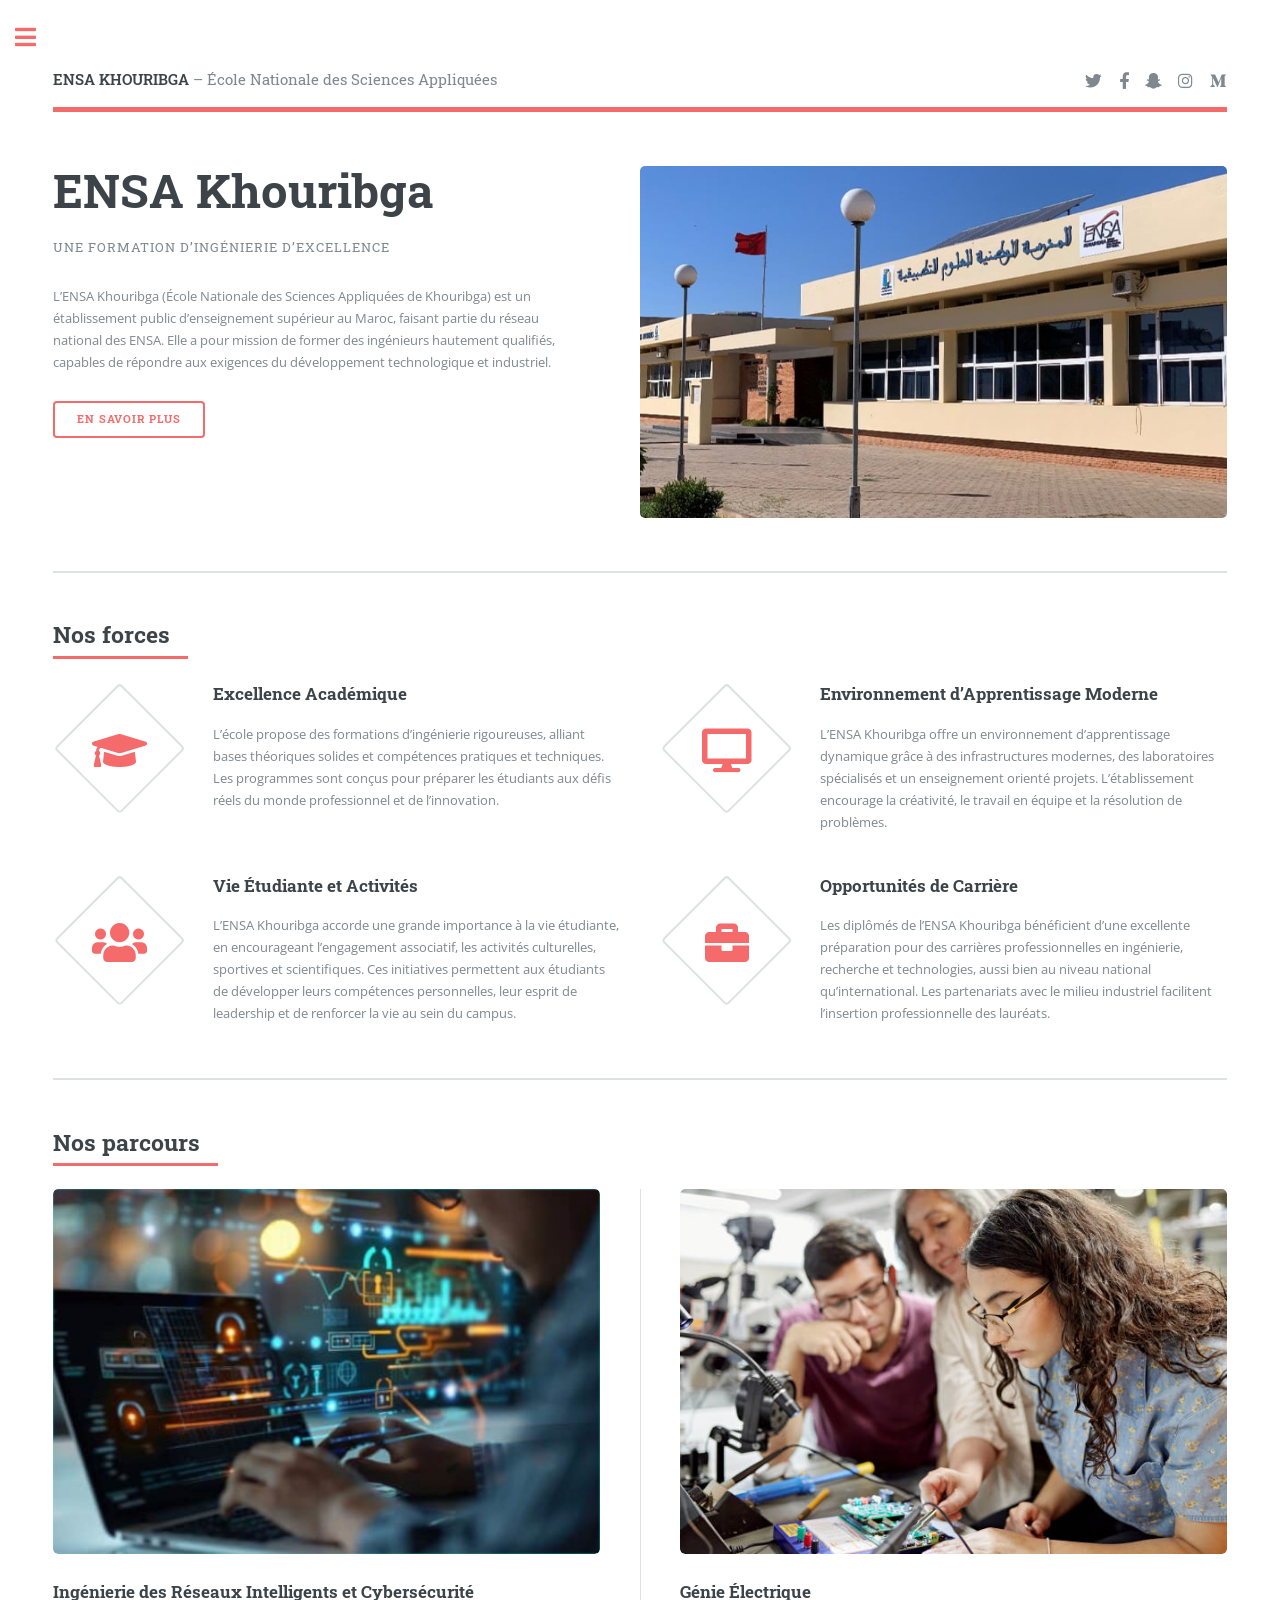
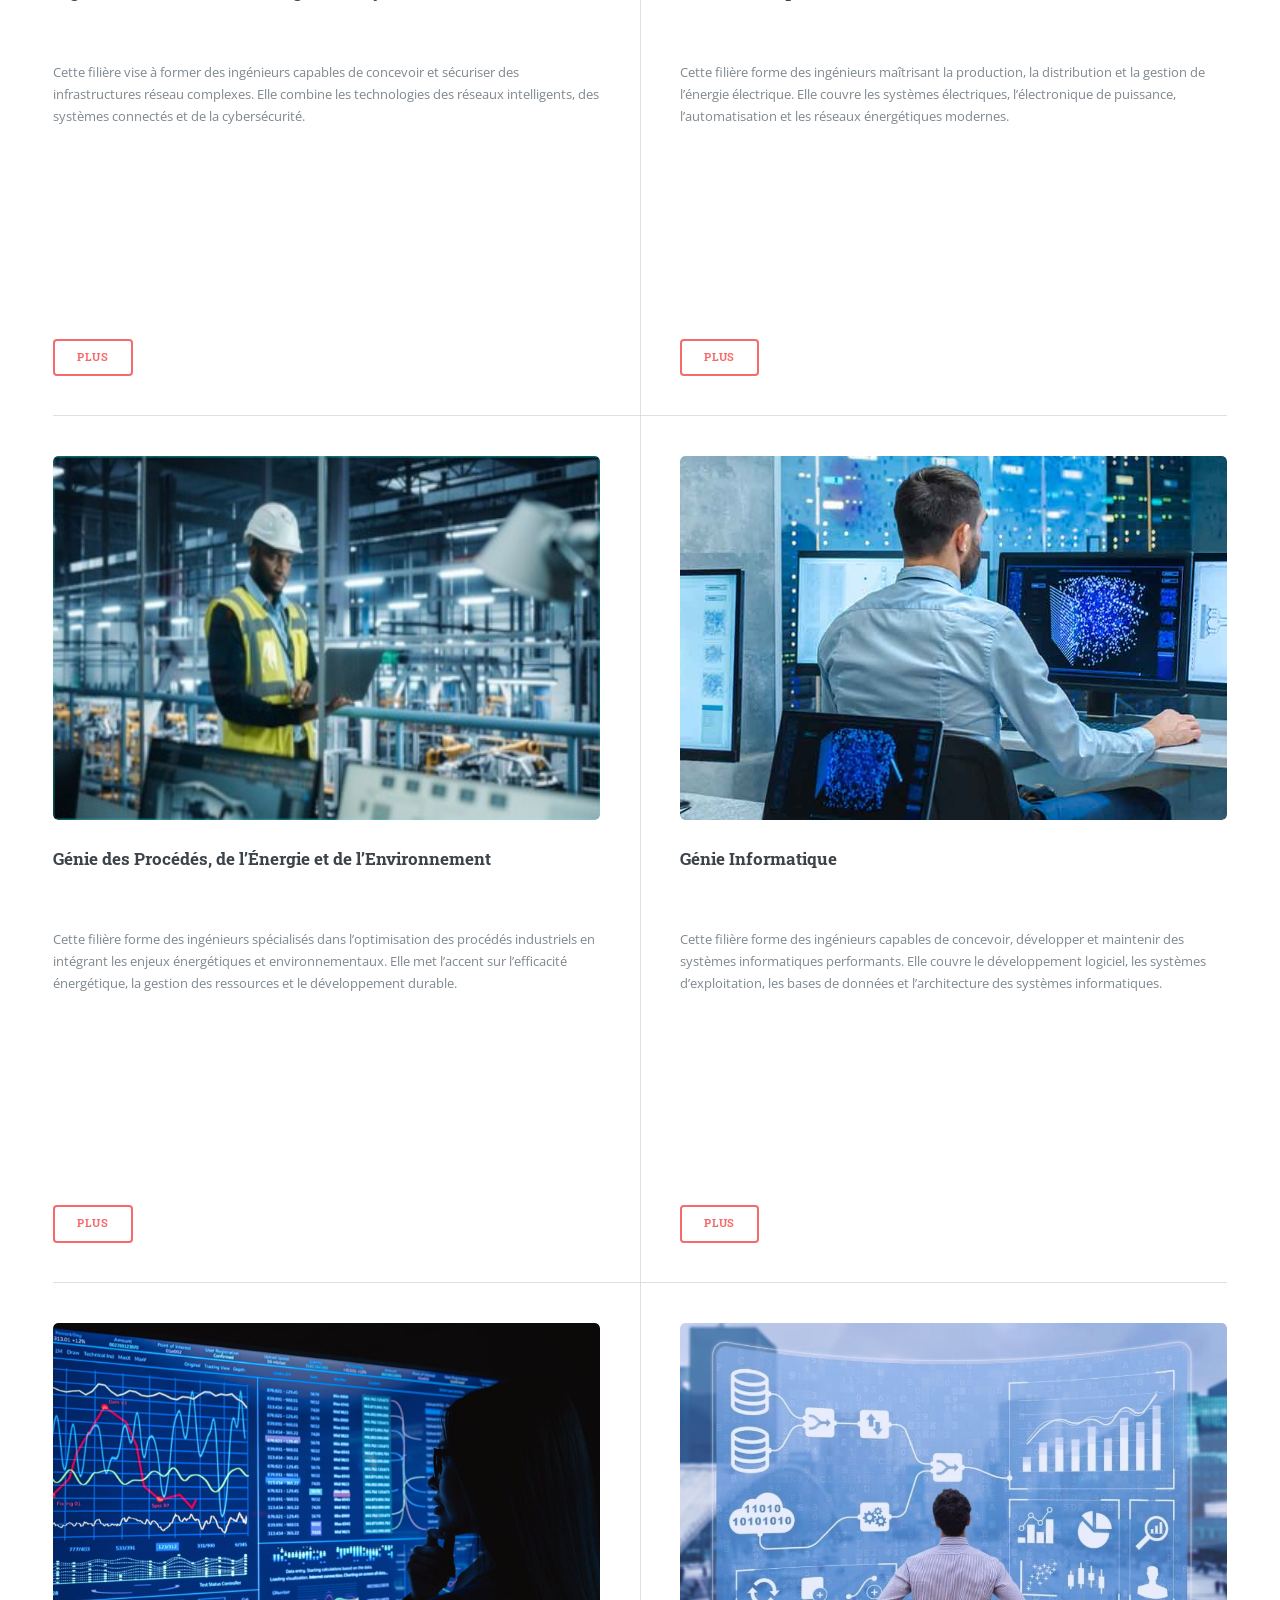
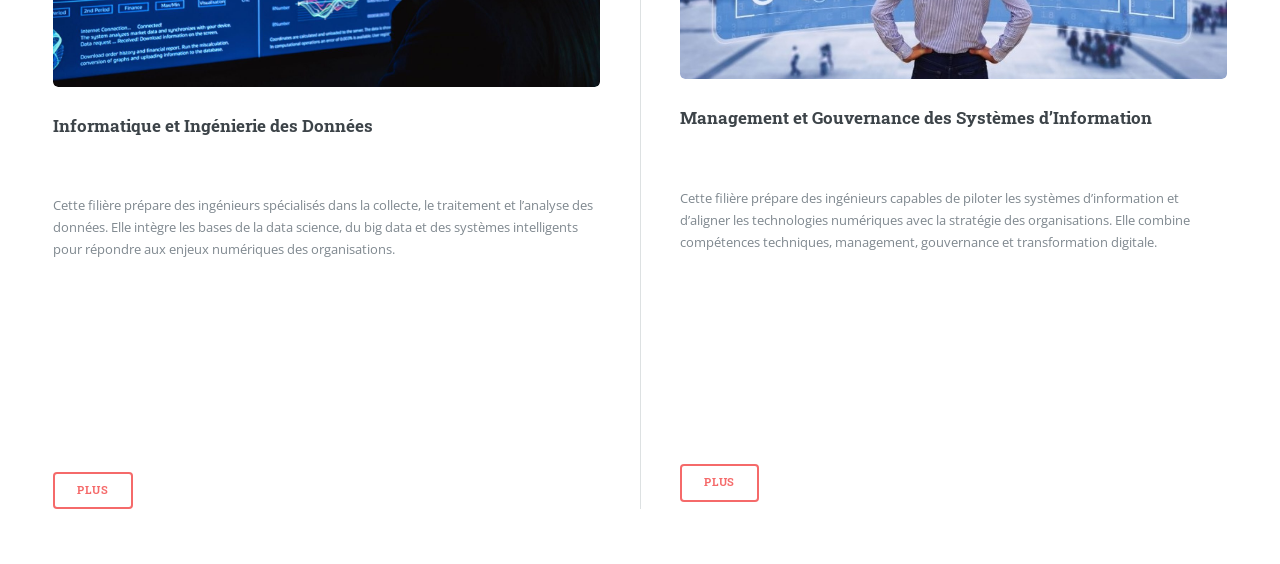
==== project/public/index.html @ 0c912fc4 "pushed assests: index temlates and src files" ====
<!DOCTYPE HTML>
<html>
	<head>
		<title>UNI HOME</title>
		<meta charset="utf-8" />
		<meta name="viewport" content="width=device-width, initial-scale=1, user-scalable=no" />
		<link rel="stylesheet" href="assets/css/main.css" />
	</head>
	<body class="is-preload">

		<!-- Wrapper -->
			<div id="wrapper">

				<!-- Main -->
					<div id="main">
						<div class="inner">

							<!-- Header -->
								<header id="header">
									<a href="index.html" class="logo"><strong>ENSA KHOURIBGA</strong> – École Nationale des Sciences Appliquées</a>
									<ul class="icons">
										<li><a href="#" target="_blank" class="icon brands fa-twitter"><span class="label">Twitter</span></a></li>
										<li><a href="#" target="_blank" class="icon brands fa-facebook-f"><span class="label">Facebook</span></a></li>
										<li><a href="#" target="_blank" class="icon brands fa-snapchat-ghost"><span class="label">Snapchat</span></a></li>
										<li><a href="#" target="_blank" class="icon brands fa-instagram"><span class="label">Instagram</span></a></li>
										<li><a href="#" target="_blank" class="icon brands fa-medium-m"><span class="label">Medium</span></a></li>
									</ul>
								</header>

							<!-- Banner -->
								<section id="banner">
									<div class="content">
										<header>
											<h1>ENSA Khouribga</h1>
											<p>Une formation d’ingénierie d’excellence</p>
										</header>
										<p>L’ENSA Khouribga (École Nationale des Sciences Appliquées de Khouribga) est un établissement public d’enseignement supérieur au Maroc, faisant partie du réseau national des ENSA. Elle a pour mission de former des ingénieurs hautement qualifiés, capables de répondre aux exigences du développement technologique et industriel.</p>
										<ul class="actions">
											<li><a href="#" class="button big">En Savoir Plus</a></li>
										</ul>
									</div>
									<span class="image object">
										<img src="images/home1.jpg" alt="" />
									</span>
								</section>

							<!-- Section -->
								<section>
									<header class="major">
										<h2>Nos forces</h2>
									</header>
									<div class="features">
										<article class="articleContent">
											<span class="icon solid fa-graduation-cap"></span>
											<div class="content">
												<h3 class="h3content">Excellence Académique</h3>
												<p>L’école propose des formations d’ingénierie rigoureuses, alliant bases théoriques solides et compétences pratiques et techniques. Les programmes sont conçus pour préparer les étudiants aux défis réels du monde professionnel et de l’innovation.</p>
											</div>
										</article>
										<article class="articleContent">
											<span class="icon solid fa-desktop"></span>
											<div class="content">
												<h3 class="h3content">Environnement d’Apprentissage Moderne</h3>
												<p>L’ENSA Khouribga offre un environnement d’apprentissage dynamique grâce à des infrastructures modernes, des laboratoires spécialisés et un enseignement orienté projets. L’établissement encourage la créativité, le travail en équipe et la résolution de problèmes.</p>
											</div>
										</article>
										<article class="articleContent">
											<span class="icon solid fa-users"></span>
											<div class="content">
												<h3 class="h3content">Vie Étudiante et Activités</h3>
												<p>L’ENSA Khouribga accorde une grande importance à la vie étudiante, en encourageant l’engagement associatif, les activités culturelles, sportives et scientifiques. Ces initiatives permettent aux étudiants de développer leurs compétences personnelles, leur esprit de leadership et de renforcer la vie au sein du campus.</p>
											</div>
										</article>
										<article class="articleContent">
											<span class="icon solid fa-briefcase"></span>
											<div class="content">
												<h3 class="h3content">Opportunités de Carrière</h3>
												<p>Les diplômés de l’ENSA Khouribga bénéficient d’une excellente préparation pour des carrières professionnelles en ingénierie, recherche et technologies, aussi bien au niveau national qu’international. Les partenariats avec le milieu industriel facilitent l’insertion professionnelle des lauréats.</p>
											</div>
										</article>
									</div>
								</section>

							<!-- Section -->
								<section>
									<header class="major">
										<h2>Nos parcours</h2>
									</header>
									<div class="posts">
										<article>
											<a href="#" class="image"><img src="images/IRIC.jpg" alt="" /></a>
											<h3 class="branchTitle">Ingénierie des Réseaux Intelligents et Cybersécurité</h3>
											<p class="branchContent">Cette filière vise à former des ingénieurs capables de concevoir et sécuriser des infrastructures réseau complexes. Elle combine les technologies des réseaux intelligents, des systèmes connectés et de la cybersécurité.</p>
											<ul class="actions">
												<li><a href="#" class="button branchButton">Plus</a></li>
											</ul>
										</article>
										<article>
											<a href="#" class="image"><img src="images/GE.jpg" alt="" /></a>
											<h3 class="branchTitle">Génie Électrique</h3>
											<p class="branchContent">Cette filière forme des ingénieurs maîtrisant la production, la distribution et la gestion de l’énergie électrique. Elle couvre les systèmes électriques, l’électronique de puissance, l’automatisation et les réseaux énergétiques modernes.</p>
											<ul class="actions">
												<li><a href="#" class="button branchButton">Plus</a></li>
											</ul>
										</article>
										<article>
											<a href="#" class="image"><img src="images/GP.jpg" alt="" /></a>
											<h3 class="branchTitle">Génie des Procédés, de l’Énergie et de l’Environnement</h3>
											<p class="branchContent">Cette filière forme des ingénieurs spécialisés dans l’optimisation des procédés industriels en intégrant les enjeux énergétiques et environnementaux. Elle met l’accent sur l’efficacité énergétique, la gestion des ressources et le développement durable.</p>
											<ul class="actions">
												<li><a href="#" class="button branchButton">Plus</a></li>
											</ul>
										</article>
										<article>
											<a href="#" class="image"><img src="images/GI.jpg" alt="" /></a>
											<h3 class="branchTitle">Génie Informatique</h3>
											<p class="branchContent">Cette filière forme des ingénieurs capables de concevoir, développer et maintenir des systèmes informatiques performants. Elle couvre le développement logiciel, les systèmes d’exploitation, les bases de données et l’architecture des systèmes informatiques.</p>
											<ul class="actions">
												<li><a href="#" class="button branchButton">Plus</a></li>
											</ul>
										</article>
										<article>
											<a href="#" class="image"><img src="images/Data.jpg" alt="" /></a>
											<h3 class="branchTitle">Informatique et Ingénierie des Données</h3>
											<p class="branchContent">Cette filière prépare des ingénieurs spécialisés dans la collecte, le traitement et l’analyse des données. Elle intègre les bases de la data science, du big data et des systèmes intelligents pour répondre aux enjeux numériques des organisations.</p>
											<ul class="actions">
												<li><a href="#" class="button branchButton">Plus</a></li>
											</ul>
										</article>
										<article>
											<a href="#" class="image"><img src="images/MGSI.jpg" alt="" /></a>
											<h3 class="branchTitle">Management et Gouvernance des Systèmes d’Information</h3>
											<p class="branchContent">Cette filière prépare des ingénieurs capables de piloter les systèmes d’information et d’aligner les technologies numériques avec la stratégie des organisations. Elle combine compétences techniques, management, gouvernance et transformation digitale.</p>
											<ul class="actions">
												<li><a href="#" class="button branchButton">Plus</a></li>
											</ul>
										</article>
									</div>
								</section>

						</div>
					</div>

				<!-- Sidebar -->
					<div id="sidebar">
						<div class="inner">
							<!-- Login -->
								<a href="#" id="log" class="icon solid fa-user-circle login"> se connecter</a>
							<!-- Menu -->
								<nav id="menu">
									<header class="major">
										<h2>Menu</h2>
									</header>
									<ul>
										<li><a href="index.html">Accueill</a></li>
										<li>
											<span class="opener">Espace Etudiant</span>
											<ul>
												<li><a href="#">Clubs</a></li>
												<li><a href="#">Emplois du temps</a></li>
												<li><a href="#">Notes</a></li>
											</ul>
										</li>
										<li><a href="#">Formation</a></li>
										<li><a href="#">Evenement</a></li>
										<li><a href="#">Espace d'Adminitration</a></li>
									</ul>
								</nav>

							<!-- Section -->
								<section>
									<header class="major">
										<h2>Nouveautée</h2>
									</header>
									<div class="mini-posts">
										<article>
											<a href="#" class="image"><img src="images/event3.jpeg" alt="" /></a>
											<p>Vous voulez vivre une nouvelle expérience enrichissante et humaine ? 💙💛✨Le club EPIC organise un événement sanitaire 🏥 le jeudi 27 novembre, suivi d’une caravane solidaire 🚐🤝 le vendredi 28 novembre, mettant en avant l’entraide, la sensibilisation et l’esprit de communauté ❤️‍🩹.</p>
										</article>
										<article>
											<a href="#" class="image"><img src="images/event2.jpeg" alt="" /></a>
											<p>L'événement le plus attendu de l'année est là !<br>Préparez-vous pour une nuit inoubliable sous le thème de l'authenticité et de l'élégance marocaine. 🇲🇦<br>📅 Date : Samedi 20 Décembre 2025</p>
										</article>
										<article>
											<a href="#" class="image"><img src="images/event1.jpeg" alt="" /></a>
											<p>Boostez vos compétences en ICT avec Huawei 💻!<br>Rejoignez-nous pour découvrir les technologies de demain et préparer la compétition internationale.</p>
										</article>
									</div>
									<ul class="actions">
										<li><a href="#" class="button">Plus</a></li>
									</ul>
								</section>

							<!-- Section -->
								<section>
									<header class="major">
										<h2>Contactez-nous</h2>
									</header>
									<p>À l’ENSA Khouribga, nous transformons la passion pour les sciences appliquées en compétences concrètes, pour un avenir professionnel prometteur.</p>
									<ul class="contact">
										<li class="icon solid fa-envelope"><a href="#" target="_blank">ensa@usms.ac.ma</a></li>
										<li class="icon solid fa-phone">(000) 000-0000</li>
									</ul>
								</section>

							<!-- Footer -->
								<footer id="footer">
									<p class="copyright">&copy; ENSA Khouribga. All rights reserved.</p>
								</footer>
						</div>
					</div>

			</div>

		<!-- Scripts -->
			<script src="assets/js/jquery.min.js"></script>
			<script src="assets/js/browser.min.js"></script>
			<script src="assets/js/breakpoints.min.js"></script>
			<script src="assets/js/util.js"></script>
			<script src="assets/js/main.js"></script>

	</body>
</html>
---- project/public/assets/css/main.css ----
@import url(fontawesome-all.min.css);
@import url("https://fonts.googleapis.com/css?family=Open+Sans:400,600,400italic,600italic|Roboto+Slab:400,700");
/*
	Editorial by HTML5 UP
	html5up.net | @ajlkn
	Free for personal and commercial use under the CCA 3.0 license (html5up.net/license)
*/
html, body, div, span, applet, object,
iframe, h1, h2, h3, h4, h5, h6, p, blockquote,
pre, a, abbr, acronym, address, big, cite,
code, del, dfn, em, img, ins, kbd, q, s, samp,
small, strike, strong, sub, sup, tt, var, b,
u, i, center, dl, dt, dd, ol, ul, li, fieldset,
form, label, legend, table, caption, tbody,
tfoot, thead, tr, th, td, article, aside,
canvas, details, embed, figure, figcaption,
footer, header, hgroup, menu, nav, output, ruby,
section, summary, time, mark, audio, video {
  margin: 0;
  padding: 0;
  border: 0;
  font-size: 100%;
  font: inherit;
  vertical-align: baseline; }

article, aside, details, figcaption, figure,
footer, header, hgroup, menu, nav, section {
  display: block; }

body {
  line-height: 1; }

ol, ul {
  list-style: none; }

blockquote, q {
  quotes: none; }
  blockquote:before, blockquote:after, q:before, q:after {
    content: '';
    content: none; }

table {
  border-collapse: collapse;
  border-spacing: 0; }

body {
  -webkit-text-size-adjust: none; }

mark {
  background-color: transparent;
  color: inherit; }

input::-moz-focus-inner {
  border: 0;
  padding: 0; }

input, select, textarea {
  -moz-appearance: none;
  -webkit-appearance: none;
  -ms-appearance: none;
  appearance: none; }

/* Basic */
@-ms-viewport {
  width: device-width; }

body {
  -ms-overflow-style: scrollbar; }

@media screen and (max-width: 480px) {
  html, body {
    min-width: 320px; } }

html {
  box-sizing: border-box; }

*, *:before, *:after {
  box-sizing: inherit; }

body {
  background: #ffffff; }
  body.is-preload *, body.is-preload *:before, body.is-preload *:after, body.is-resizing *, body.is-resizing *:before, body.is-resizing *:after {
    -moz-animation: none !important;
    -webkit-animation: none !important;
    -ms-animation: none !important;
    animation: none !important;
    -moz-transition: none !important;
    -webkit-transition: none !important;
    -ms-transition: none !important;
    transition: none !important; }

/* Type */
body, input, select, textarea {
  color: #7f888f;
  font-family: "Open Sans", sans-serif;
  font-size: 13pt;
  font-weight: 400;
  line-height: 1.65; }
  @media screen and (max-width: 1680px) {
    body, input, select, textarea {
      font-size: 11pt; } }
  @media screen and (max-width: 1280px) {
    body, input, select, textarea {
      font-size: 10pt; } }
  @media screen and (max-width: 360px) {
    body, input, select, textarea {
      font-size: 9pt; } }

a {
  -moz-transition: color 0.2s ease-in-out, border-bottom-color 0.2s ease-in-out;
  -webkit-transition: color 0.2s ease-in-out, border-bottom-color 0.2s ease-in-out;
  -ms-transition: color 0.2s ease-in-out, border-bottom-color 0.2s ease-in-out;
  transition: color 0.2s ease-in-out, border-bottom-color 0.2s ease-in-out;
  border-bottom: dotted 1px;
  color: #f56a6a;
  text-decoration: none; }
  a:hover {
    border-bottom-color: #f56a6a;
    color: #f56a6a !important; }
    a:hover strong {
      color: inherit; }

strong, b {
  color: #3d4449;
  font-weight: 600; }

em, i {
  font-style: italic; }

p {
  margin: 0 0 2em 0; }

h1, h2, h3, h4, h5, h6 {
  color: #3d4449;
  font-family: "Roboto Slab", serif;
  font-weight: 700;
  line-height: 1.5;
  margin: 0 0 1em 0; }
  h1 a, h2 a, h3 a, h4 a, h5 a, h6 a {
    color: inherit;
    text-decoration: none;
    border-bottom: 0; }

h1 {
  font-size: 4em;
  margin: 0 0 0.5em 0;
  line-height: 1.3; }

h2 {
  font-size: 1.75em;
  line-height: 0.75; }

h3 {
  font-size: 1.25em; }

h4 {
  font-size: 1.1em; }

h5 {
  font-size: 0.9em; }

h6 {
  font-size: 0.7em; }

@media screen and (max-width: 1680px) {
  h1 {
    font-size: 3.5em; } }

@media screen and (max-width: 980px) {
  h1 {
    font-size: 3.25em; } }

@media screen and (max-width: 736px) {
  h1 {
    font-size: 2em;
    line-height: 1.4; }
  h2 {
    font-size: 1.5em; } }

sub {
  font-size: 0.8em;
  position: relative;
  top: 0.5em; }

sup {
  font-size: 0.8em;
  position: relative;
  top: -0.5em; }

blockquote {
  border-left: solid 3px rgba(210, 215, 217, 0.75);
  font-style: italic;
  margin: 0 0 2em 0;
  padding: 0.5em 0 0.5em 2em; }

code {
  background: rgba(230, 235, 237, 0.25);
  border-radius: 0.375em;
  border: solid 1px rgba(210, 215, 217, 0.75);
  font-family: "Courier New", monospace;
  font-size: 0.9em;
  margin: 0 0.25em;
  padding: 0.25em 0.65em; }

pre {
  -webkit-overflow-scrolling: touch;
  font-family: "Courier New", monospace;
  font-size: 0.9em;
  margin: 0 0 2em 0; }
  pre code {
    display: block;
    line-height: 1.75;
    padding: 1em 1.5em;
    overflow-x: auto; }

hr {
  border: 0;
  border-bottom: solid 1px rgba(210, 215, 217, 0.75);
  margin: 2em 0; }
  hr.major {
    margin: 3em 0; }

.align-left {
  text-align: left; }

.align-center {
  text-align: center; }

.align-right {
  text-align: right; }

/* Row */
.row {
  display: flex;
  flex-wrap: wrap;
  box-sizing: border-box;
  align-items: stretch; }
  .row > * {
    box-sizing: border-box; }
  .row.gtr-uniform > * > :last-child {
    margin-bottom: 0; }
  .row.aln-left {
    justify-content: flex-start; }
  .row.aln-center {
    justify-content: center; }
  .row.aln-right {
    justify-content: flex-end; }
  .row.aln-top {
    align-items: flex-start; }
  .row.aln-middle {
    align-items: center; }
  .row.aln-bottom {
    align-items: flex-end; }
  .row > .imp {
    order: -1; }
  .row > .col-1 {
    width: 8.33333%; }
  .row > .off-1 {
    margin-left: 8.33333%; }
  .row > .col-2 {
    width: 16.66667%; }
  .row > .off-2 {
    margin-left: 16.66667%; }
  .row > .col-3 {
    width: 25%; }
  .row > .off-3 {
    margin-left: 25%; }
  .row > .col-4 {
    width: 33.33333%; }
  .row > .off-4 {
    margin-left: 33.33333%; }
  .row > .col-5 {
    width: 41.66667%; }
  .row > .off-5 {
    margin-left: 41.66667%; }
  .row > .col-6 {
    width: 50%; }
  .row > .off-6 {
    margin-left: 50%; }
  .row > .col-7 {
    width: 58.33333%; }
  .row > .off-7 {
    margin-left: 58.33333%; }
  .row > .col-8 {
    width: 66.66667%; }
  .row > .off-8 {
    margin-left: 66.66667%; }
  .row > .col-9 {
    width: 75%; }
  .row > .off-9 {
    margin-left: 75%; }
  .row > .col-10 {
    width: 83.33333%; }
  .row > .off-10 {
    margin-left: 83.33333%; }
  .row > .col-11 {
    width: 91.66667%; }
  .row > .off-11 {
    margin-left: 91.66667%; }
  .row > .col-12 {
    width: 100%; }
  .row > .off-12 {
    margin-left: 100%; }
  .row.gtr-0 {
    margin-top: 0;
    margin-left: 0em; }
    .row.gtr-0 > * {
      padding: 0 0 0 0em; }
    .row.gtr-0.gtr-uniform {
      margin-top: 0em; }
      .row.gtr-0.gtr-uniform > * {
        padding-top: 0em; }
  .row.gtr-25 {
    margin-top: 0;
    margin-left: -0.375em; }
    .row.gtr-25 > * {
      padding: 0 0 0 0.375em; }
    .row.gtr-25.gtr-uniform {
      margin-top: -0.375em; }
      .row.gtr-25.gtr-uniform > * {
        padding-top: 0.375em; }
  .row.gtr-50 {
    margin-top: 0;
    margin-left: -0.75em; }
    .row.gtr-50 > * {
      padding: 0 0 0 0.75em; }
    .row.gtr-50.gtr-uniform {
      margin-top: -0.75em; }
      .row.gtr-50.gtr-uniform > * {
        padding-top: 0.75em; }
  .row {
    margin-top: 0;
    margin-left: -1.5em; }
    .row > * {
      padding: 0 0 0 1.5em; }
    .row.gtr-uniform {
      margin-top: -1.5em; }
      .row.gtr-uniform > * {
        padding-top: 1.5em; }
  .row.gtr-150 {
    margin-top: 0;
    margin-left: -2.25em; }
    .row.gtr-150 > * {
      padding: 0 0 0 2.25em; }
    .row.gtr-150.gtr-uniform {
      margin-top: -2.25em; }
      .row.gtr-150.gtr-uniform > * {
        padding-top: 2.25em; }
  .row.gtr-200 {
    margin-top: 0;
    margin-left: -3em; }
    .row.gtr-200 > * {
      padding: 0 0 0 3em; }
    .row.gtr-200.gtr-uniform {
      margin-top: -3em; }
      .row.gtr-200.gtr-uniform > * {
        padding-top: 3em; }
  @media screen and (max-width: 1680px) {
    .row {
      display: flex;
      flex-wrap: wrap;
      box-sizing: border-box;
      align-items: stretch; }
      .row > * {
        box-sizing: border-box; }
      .row.gtr-uniform > * > :last-child {
        margin-bottom: 0; }
      .row.aln-left {
        justify-content: flex-start; }
      .row.aln-center {
        justify-content: center; }
      .row.aln-right {
        justify-content: flex-end; }
      .row.aln-top {
        align-items: flex-start; }
      .row.aln-middle {
        align-items: center; }
      .row.aln-bottom {
        align-items: flex-end; }
      .row > .imp-xlarge {
        order: -1; }
      .row > .col-1-xlarge {
        width: 8.33333%; }
      .row > .off-1-xlarge {
        margin-left: 8.33333%; }
      .row > .col-2-xlarge {
        width: 16.66667%; }
      .row > .off-2-xlarge {
        margin-left: 16.66667%; }
      .row > .col-3-xlarge {
        width: 25%; }
      .row > .off-3-xlarge {
        margin-left: 25%; }
      .row > .col-4-xlarge {
        width: 33.33333%; }
      .row > .off-4-xlarge {
        margin-left: 33.33333%; }
      .row > .col-5-xlarge {
        width: 41.66667%; }
      .row > .off-5-xlarge {
        margin-left: 41.66667%; }
      .row > .col-6-xlarge {
        width: 50%; }
      .row > .off-6-xlarge {
        margin-left: 50%; }
      .row > .col-7-xlarge {
        width: 58.33333%; }
      .row > .off-7-xlarge {
        margin-left: 58.33333%; }
      .row > .col-8-xlarge {
        width: 66.66667%; }
      .row > .off-8-xlarge {
        margin-left: 66.66667%; }
      .row > .col-9-xlarge {
        width: 75%; }
      .row > .off-9-xlarge {
        margin-left: 75%; }
      .row > .col-10-xlarge {
        width: 83.33333%; }
      .row > .off-10-xlarge {
        margin-left: 83.33333%; }
      .row > .col-11-xlarge {
        width: 91.66667%; }
      .row > .off-11-xlarge {
        margin-left: 91.66667%; }
      .row > .col-12-xlarge {
        width: 100%; }
      .row > .off-12-xlarge {
        margin-left: 100%; }
      .row.gtr-0 {
        margin-top: 0;
        margin-left: 0em; }
        .row.gtr-0 > * {
          padding: 0 0 0 0em; }
        .row.gtr-0.gtr-uniform {
          margin-top: 0em; }
          .row.gtr-0.gtr-uniform > * {
            padding-top: 0em; }
      .row.gtr-25 {
        margin-top: 0;
        margin-left: -0.375em; }
        .row.gtr-25 > * {
          padding: 0 0 0 0.375em; }
        .row.gtr-25.gtr-uniform {
          margin-top: -0.375em; }
          .row.gtr-25.gtr-uniform > * {
            padding-top: 0.375em; }
      .row.gtr-50 {
        margin-top: 0;
        margin-left: -0.75em; }
        .row.gtr-50 > * {
          padding: 0 0 0 0.75em; }
        .row.gtr-50.gtr-uniform {
          margin-top: -0.75em; }
          .row.gtr-50.gtr-uniform > * {
            padding-top: 0.75em; }
      .row {
        margin-top: 0;
        margin-left: -1.5em; }
        .row > * {
          padding: 0 0 0 1.5em; }
        .row.gtr-uniform {
          margin-top: -1.5em; }
          .row.gtr-uniform > * {
            padding-top: 1.5em; }
      .row.gtr-150 {
        margin-top: 0;
        margin-left: -2.25em; }
        .row.gtr-150 > * {
          padding: 0 0 0 2.25em; }
        .row.gtr-150.gtr-uniform {
          margin-top: -2.25em; }
          .row.gtr-150.gtr-uniform > * {
            padding-top: 2.25em; }
      .row.gtr-200 {
        margin-top: 0;
        margin-left: -3em; }
        .row.gtr-200 > * {
          padding: 0 0 0 3em; }
        .row.gtr-200.gtr-uniform {
          margin-top: -3em; }
          .row.gtr-200.gtr-uniform > * {
            padding-top: 3em; } }
  @media screen and (max-width: 1280px) {
    .row {
      display: flex;
      flex-wrap: wrap;
      box-sizing: border-box;
      align-items: stretch; }
      .row > * {
        box-sizing: border-box; }
      .row.gtr-uniform > * > :last-child {
        margin-bottom: 0; }
      .row.aln-left {
        justify-content: flex-start; }
      .row.aln-center {
        justify-content: center; }
      .row.aln-right {
        justify-content: flex-end; }
      .row.aln-top {
        align-items: flex-start; }
      .row.aln-middle {
        align-items: center; }
      .row.aln-bottom {
        align-items: flex-end; }
      .row > .imp-large {
        order: -1; }
      .row > .col-1-large {
        width: 8.33333%; }
      .row > .off-1-large {
        margin-left: 8.33333%; }
      .row > .col-2-large {
        width: 16.66667%; }
      .row > .off-2-large {
        margin-left: 16.66667%; }
      .row > .col-3-large {
        width: 25%; }
      .row > .off-3-large {
        margin-left: 25%; }
      .row > .col-4-large {
        width: 33.33333%; }
      .row > .off-4-large {
        margin-left: 33.33333%; }
      .row > .col-5-large {
        width: 41.66667%; }
      .row > .off-5-large {
        margin-left: 41.66667%; }
      .row > .col-6-large {
        width: 50%; }
      .row > .off-6-large {
        margin-left: 50%; }
      .row > .col-7-large {
        width: 58.33333%; }
      .row > .off-7-large {
        margin-left: 58.33333%; }
      .row > .col-8-large {
        width: 66.66667%; }
      .row > .off-8-large {
        margin-left: 66.66667%; }
      .row > .col-9-large {
        width: 75%; }
      .row > .off-9-large {
        margin-left: 75%; }
      .row > .col-10-large {
        width: 83.33333%; }
      .row > .off-10-large {
        margin-left: 83.33333%; }
      .row > .col-11-large {
        width: 91.66667%; }
      .row > .off-11-large {
        margin-left: 91.66667%; }
      .row > .col-12-large {
        width: 100%; }
      .row > .off-12-large {
        margin-left: 100%; }
      .row.gtr-0 {
        margin-top: 0;
        margin-left: 0em; }
        .row.gtr-0 > * {
          padding: 0 0 0 0em; }
        .row.gtr-0.gtr-uniform {
          margin-top: 0em; }
          .row.gtr-0.gtr-uniform > * {
            padding-top: 0em; }
      .row.gtr-25 {
        margin-top: 0;
        margin-left: -0.375em; }
        .row.gtr-25 > * {
          padding: 0 0 0 0.375em; }
        .row.gtr-25.gtr-uniform {
          margin-top: -0.375em; }
          .row.gtr-25.gtr-uniform > * {
            padding-top: 0.375em; }
      .row.gtr-50 {
        margin-top: 0;
        margin-left: -0.75em; }
        .row.gtr-50 > * {
          padding: 0 0 0 0.75em; }
        .row.gtr-50.gtr-uniform {
          margin-top: -0.75em; }
          .row.gtr-50.gtr-uniform > * {
            padding-top: 0.75em; }
      .row {
        margin-top: 0;
        margin-left: -1.5em; }
        .row > * {
          padding: 0 0 0 1.5em; }
        .row.gtr-uniform {
          margin-top: -1.5em; }
          .row.gtr-uniform > * {
            padding-top: 1.5em; }
      .row.gtr-150 {
        margin-top: 0;
        margin-left: -2.25em; }
        .row.gtr-150 > * {
          padding: 0 0 0 2.25em; }
        .row.gtr-150.gtr-uniform {
          margin-top: -2.25em; }
          .row.gtr-150.gtr-uniform > * {
            padding-top: 2.25em; }
      .row.gtr-200 {
        margin-top: 0;
        margin-left: -3em; }
        .row.gtr-200 > * {
          padding: 0 0 0 3em; }
        .row.gtr-200.gtr-uniform {
          margin-top: -3em; }
          .row.gtr-200.gtr-uniform > * {
            padding-top: 3em; } }
  @media screen and (max-width: 980px) {
    .row {
      display: flex;
      flex-wrap: wrap;
      box-sizing: border-box;
      align-items: stretch; }
      .row > * {
        box-sizing: border-box; }
      .row.gtr-uniform > * > :last-child {
        margin-bottom: 0; }
      .row.aln-left {
        justify-content: flex-start; }
      .row.aln-center {
        justify-content: center; }
      .row.aln-right {
        justify-content: flex-end; }
      .row.aln-top {
        align-items: flex-start; }
      .row.aln-middle {
        align-items: center; }
      .row.aln-bottom {
        align-items: flex-end; }
      .row > .imp-medium {
        order: -1; }
      .row > .col-1-medium {
        width: 8.33333%; }
      .row > .off-1-medium {
        margin-left: 8.33333%; }
      .row > .col-2-medium {
        width: 16.66667%; }
      .row > .off-2-medium {
        margin-left: 16.66667%; }
      .row > .col-3-medium {
        width: 25%; }
      .row > .off-3-medium {
        margin-left: 25%; }
      .row > .col-4-medium {
        width: 33.33333%; }
      .row > .off-4-medium {
        margin-left: 33.33333%; }
      .row > .col-5-medium {
        width: 41.66667%; }
      .row > .off-5-medium {
        margin-left: 41.66667%; }
      .row > .col-6-medium {
        width: 50%; }
      .row > .off-6-medium {
        margin-left: 50%; }
      .row > .col-7-medium {
        width: 58.33333%; }
      .row > .off-7-medium {
        margin-left: 58.33333%; }
      .row > .col-8-medium {
        width: 66.66667%; }
      .row > .off-8-medium {
        margin-left: 66.66667%; }
      .row > .col-9-medium {
        width: 75%; }
      .row > .off-9-medium {
        margin-left: 75%; }
      .row > .col-10-medium {
        width: 83.33333%; }
      .row > .off-10-medium {
        margin-left: 83.33333%; }
      .row > .col-11-medium {
        width: 91.66667%; }
      .row > .off-11-medium {
        margin-left: 91.66667%; }
      .row > .col-12-medium {
        width: 100%; }
      .row > .off-12-medium {
        margin-left: 100%; }
      .row.gtr-0 {
        margin-top: 0;
        margin-left: 0em; }
        .row.gtr-0 > * {
          padding: 0 0 0 0em; }
        .row.gtr-0.gtr-uniform {
          margin-top: 0em; }
          .row.gtr-0.gtr-uniform > * {
            padding-top: 0em; }
      .row.gtr-25 {
        margin-top: 0;
        margin-left: -0.375em; }
        .row.gtr-25 > * {
          padding: 0 0 0 0.375em; }
        .row.gtr-25.gtr-uniform {
          margin-top: -0.375em; }
          .row.gtr-25.gtr-uniform > * {
            padding-top: 0.375em; }
      .row.gtr-50 {
        margin-top: 0;
        margin-left: -0.75em; }
        .row.gtr-50 > * {
          padding: 0 0 0 0.75em; }
        .row.gtr-50.gtr-uniform {
          margin-top: -0.75em; }
          .row.gtr-50.gtr-uniform > * {
            padding-top: 0.75em; }
      .row {
        margin-top: 0;
        margin-left: -1.5em; }
        .row > * {
          padding: 0 0 0 1.5em; }
        .row.gtr-uniform {
          margin-top: -1.5em; }
          .row.gtr-uniform > * {
            padding-top: 1.5em; }
      .row.gtr-150 {
        margin-top: 0;
        margin-left: -2.25em; }
        .row.gtr-150 > * {
          padding: 0 0 0 2.25em; }
        .row.gtr-150.gtr-uniform {
          margin-top: -2.25em; }
          .row.gtr-150.gtr-uniform > * {
            padding-top: 2.25em; }
      .row.gtr-200 {
        margin-top: 0;
        margin-left: -3em; }
        .row.gtr-200 > * {
          padding: 0 0 0 3em; }
        .row.gtr-200.gtr-uniform {
          margin-top: -3em; }
          .row.gtr-200.gtr-uniform > * {
            padding-top: 3em; } }
  @media screen and (max-width: 736px) {
    .row {
      display: flex;
      flex-wrap: wrap;
      box-sizing: border-box;
      align-items: stretch; }
      .row > * {
        box-sizing: border-box; }
      .row.gtr-uniform > * > :last-child {
        margin-bottom: 0; }
      .row.aln-left {
        justify-content: flex-start; }
      .row.aln-center {
        justify-content: center; }
      .row.aln-right {
        justify-content: flex-end; }
      .row.aln-top {
        align-items: flex-start; }
      .row.aln-middle {
        align-items: center; }
      .row.aln-bottom {
        align-items: flex-end; }
      .row > .imp-small {
        order: -1; }
      .row > .col-1-small {
        width: 8.33333%; }
      .row > .off-1-small {
        margin-left: 8.33333%; }
      .row > .col-2-small {
        width: 16.66667%; }
      .row > .off-2-small {
        margin-left: 16.66667%; }
      .row > .col-3-small {
        width: 25%; }
      .row > .off-3-small {
        margin-left: 25%; }
      .row > .col-4-small {
        width: 33.33333%; }
      .row > .off-4-small {
        margin-left: 33.33333%; }
      .row > .col-5-small {
        width: 41.66667%; }
      .row > .off-5-small {
        margin-left: 41.66667%; }
      .row > .col-6-small {
        width: 50%; }
      .row > .off-6-small {
        margin-left: 50%; }
      .row > .col-7-small {
        width: 58.33333%; }
      .row > .off-7-small {
        margin-left: 58.33333%; }
      .row > .col-8-small {
        width: 66.66667%; }
      .row > .off-8-small {
        margin-left: 66.66667%; }
      .row > .col-9-small {
        width: 75%; }
      .row > .off-9-small {
        margin-left: 75%; }
      .row > .col-10-small {
        width: 83.33333%; }
      .row > .off-10-small {
        margin-left: 83.33333%; }
      .row > .col-11-small {
        width: 91.66667%; }
      .row > .off-11-small {
        margin-left: 91.66667%; }
      .row > .col-12-small {
        width: 100%; }
      .row > .off-12-small {
        margin-left: 100%; }
      .row.gtr-0 {
        margin-top: 0;
        margin-left: 0em; }
        .row.gtr-0 > * {
          padding: 0 0 0 0em; }
        .row.gtr-0.gtr-uniform {
          margin-top: 0em; }
          .row.gtr-0.gtr-uniform > * {
            padding-top: 0em; }
      .row.gtr-25 {
        margin-top: 0;
        margin-left: -0.375em; }
        .row.gtr-25 > * {
          padding: 0 0 0 0.375em; }
        .row.gtr-25.gtr-uniform {
          margin-top: -0.375em; }
          .row.gtr-25.gtr-uniform > * {
            padding-top: 0.375em; }
      .row.gtr-50 {
        margin-top: 0;
        margin-left: -0.75em; }
        .row.gtr-50 > * {
          padding: 0 0 0 0.75em; }
        .row.gtr-50.gtr-uniform {
          margin-top: -0.75em; }
          .row.gtr-50.gtr-uniform > * {
            padding-top: 0.75em; }
      .row {
        margin-top: 0;
        margin-left: -1.5em; }
        .row > * {
          padding: 0 0 0 1.5em; }
        .row.gtr-uniform {
          margin-top: -1.5em; }
          .row.gtr-uniform > * {
            padding-top: 1.5em; }
      .row.gtr-150 {
        margin-top: 0;
        margin-left: -2.25em; }
        .row.gtr-150 > * {
          padding: 0 0 0 2.25em; }
        .row.gtr-150.gtr-uniform {
          margin-top: -2.25em; }
          .row.gtr-150.gtr-uniform > * {
            padding-top: 2.25em; }
      .row.gtr-200 {
        margin-top: 0;
        margin-left: -3em; }
        .row.gtr-200 > * {
          padding: 0 0 0 3em; }
        .row.gtr-200.gtr-uniform {
          margin-top: -3em; }
          .row.gtr-200.gtr-uniform > * {
            padding-top: 3em; } }
  @media screen and (max-width: 480px) {
    .row {
      display: flex;
      flex-wrap: wrap;
      box-sizing: border-box;
      align-items: stretch; }
      .row > * {
        box-sizing: border-box; }
      .row.gtr-uniform > * > :last-child {
        margin-bottom: 0; }
      .row.aln-left {
        justify-content: flex-start; }
      .row.aln-center {
        justify-content: center; }
      .row.aln-right {
        justify-content: flex-end; }
      .row.aln-top {
        align-items: flex-start; }
      .row.aln-middle {
        align-items: center; }
      .row.aln-bottom {
        align-items: flex-end; }
      .row > .imp-xsmall {
        order: -1; }
      .row > .col-1-xsmall {
        width: 8.33333%; }
      .row > .off-1-xsmall {
        margin-left: 8.33333%; }
      .row > .col-2-xsmall {
        width: 16.66667%; }
      .row > .off-2-xsmall {
        margin-left: 16.66667%; }
      .row > .col-3-xsmall {
        width: 25%; }
      .row > .off-3-xsmall {
        margin-left: 25%; }
      .row > .col-4-xsmall {
        width: 33.33333%; }
      .row > .off-4-xsmall {
        margin-left: 33.33333%; }
      .row > .col-5-xsmall {
        width: 41.66667%; }
      .row > .off-5-xsmall {
        margin-left: 41.66667%; }
      .row > .col-6-xsmall {
        width: 50%; }
      .row > .off-6-xsmall {
        margin-left: 50%; }
      .row > .col-7-xsmall {
        width: 58.33333%; }
      .row > .off-7-xsmall {
        margin-left: 58.33333%; }
      .row > .col-8-xsmall {
        width: 66.66667%; }
      .row > .off-8-xsmall {
        margin-left: 66.66667%; }
      .row > .col-9-xsmall {
        width: 75%; }
      .row > .off-9-xsmall {
        margin-left: 75%; }
      .row > .col-10-xsmall {
        width: 83.33333%; }
      .row > .off-10-xsmall {
        margin-left: 83.33333%; }
      .row > .col-11-xsmall {
        width: 91.66667%; }
      .row > .off-11-xsmall {
        margin-left: 91.66667%; }
      .row > .col-12-xsmall {
        width: 100%; }
      .row > .off-12-xsmall {
        margin-left: 100%; }
      .row.gtr-0 {
        margin-top: 0;
        margin-left: 0em; }
        .row.gtr-0 > * {
          padding: 0 0 0 0em; }
        .row.gtr-0.gtr-uniform {
          margin-top: 0em; }
          .row.gtr-0.gtr-uniform > * {
            padding-top: 0em; }
      .row.gtr-25 {
        margin-top: 0;
        margin-left: -0.375em; }
        .row.gtr-25 > * {
          padding: 0 0 0 0.375em; }
        .row.gtr-25.gtr-uniform {
          margin-top: -0.375em; }
          .row.gtr-25.gtr-uniform > * {
            padding-top: 0.375em; }
      .row.gtr-50 {
        margin-top: 0;
        margin-left: -0.75em; }
        .row.gtr-50 > * {
          padding: 0 0 0 0.75em; }
        .row.gtr-50.gtr-uniform {
          margin-top: -0.75em; }
          .row.gtr-50.gtr-uniform > * {
            padding-top: 0.75em; }
      .row {
        margin-top: 0;
        margin-left: -1.5em; }
        .row > * {
          padding: 0 0 0 1.5em; }
        .row.gtr-uniform {
          margin-top: -1.5em; }
          .row.gtr-uniform > * {
            padding-top: 1.5em; }
      .row.gtr-150 {
        margin-top: 0;
        margin-left: -2.25em; }
        .row.gtr-150 > * {
          padding: 0 0 0 2.25em; }
        .row.gtr-150.gtr-uniform {
          margin-top: -2.25em; }
          .row.gtr-150.gtr-uniform > * {
            padding-top: 2.25em; }
      .row.gtr-200 {
        margin-top: 0;
        margin-left: -3em; }
        .row.gtr-200 > * {
          padding: 0 0 0 3em; }
        .row.gtr-200.gtr-uniform {
          margin-top: -3em; }
          .row.gtr-200.gtr-uniform > * {
            padding-top: 3em; } }

/* Section/Article */
section.special, article.special {
  text-align: center; }

header p {
  font-family: "Roboto Slab", serif;
  font-size: 1em;
  font-weight: 400;
  letter-spacing: 0.075em;
  margin-top: -0.5em;
  text-transform: uppercase; }

header.major > :last-child {
  border-bottom: solid 3px #f56a6a;
  display: inline-block;
  margin: 0 0 1em 0;
  padding: 0 0.75em 0.5em 0; }

header.main > :last-child {
  margin: 0 0 1em 0; }

/* Form */
form {
  margin: 0 0 2em 0; }

label {
  color: #3d4449;
  display: block;
  font-size: 0.9em;
  font-weight: 600;
  margin: 0 0 1em 0; }

input[type="text"],
input[type="password"],
input[type="email"],
input[type="tel"],
input[type="search"],
input[type="url"],
select,
textarea {
  -moz-appearance: none;
  -webkit-appearance: none;
  -ms-appearance: none;
  appearance: none;
  background: #ffffff;
  border-radius: 0.375em;
  border: none;
  border: solid 1px rgba(210, 215, 217, 0.75);
  color: inherit;
  display: block;
  outline: 0;
  padding: 0 1em;
  text-decoration: none;
  width: 100%; }
  input[type="text"]:invalid,
  input[type="password"]:invalid,
  input[type="email"]:invalid,
  input[type="tel"]:invalid,
  input[type="search"]:invalid,
  input[type="url"]:invalid,
  select:invalid,
  textarea:invalid {
    box-shadow: none; }
  input[type="text"]:focus,
  input[type="password"]:focus,
  input[type="email"]:focus,
  input[type="tel"]:focus,
  input[type="search"]:focus,
  input[type="url"]:focus,
  select:focus,
  textarea:focus {
    border-color: #f56a6a;
    box-shadow: 0 0 0 1px #f56a6a; }

select {
  background-image: url("data:image/svg+xml;charset=utf8,%3Csvg xmlns='http://www.w3.org/2000/svg' width='40' height='40' preserveAspectRatio='none' viewBox='0 0 40 40'%3E%3Cpath d='M9.4,12.3l10.4,10.4l10.4-10.4c0.2-0.2,0.5-0.4,0.9-0.4c0.3,0,0.6,0.1,0.9,0.4l3.3,3.3c0.2,0.2,0.4,0.5,0.4,0.9 c0,0.4-0.1,0.6-0.4,0.9L20.7,31.9c-0.2,0.2-0.5,0.4-0.9,0.4c-0.3,0-0.6-0.1-0.9-0.4L4.3,17.3c-0.2-0.2-0.4-0.5-0.4-0.9 c0-0.4,0.1-0.6,0.4-0.9l3.3-3.3c0.2-0.2,0.5-0.4,0.9-0.4S9.1,12.1,9.4,12.3z' fill='rgba(210, 215, 217, 0.75)' /%3E%3C/svg%3E");
  background-size: 1.25em;
  background-repeat: no-repeat;
  background-position: calc(100% - 1em) center;
  height: 2.75em;
  padding-right: 2.75em;
  text-overflow: ellipsis; }
  select option {
    color: #3d4449;
    background: #ffffff; }
  select:focus::-ms-value {
    background-color: transparent; }
  select::-ms-expand {
    display: none; }

input[type="text"],
input[type="password"],
input[type="email"],
input[type="tel"],
input[type="search"],
input[type="url"],
select {
  height: 2.75em; }

textarea {
  padding: 0.75em 1em; }

input[type="checkbox"],
input[type="radio"] {
  -moz-appearance: none;
  -webkit-appearance: none;
  -ms-appearance: none;
  appearance: none;
  display: block;
  float: left;
  margin-right: -2em;
  opacity: 0;
  width: 1em;
  z-index: -1; }
  input[type="checkbox"] + label,
  input[type="radio"] + label {
    text-decoration: none;
    color: #7f888f;
    cursor: pointer;
    display: inline-block;
    font-size: 1em;
    font-weight: 400;
    padding-left: 2.4em;
    padding-right: 0.75em;
    position: relative; }
    input[type="checkbox"] + label:before,
    input[type="radio"] + label:before {
      -moz-osx-font-smoothing: grayscale;
      -webkit-font-smoothing: antialiased;
      display: inline-block;
      font-style: normal;
      font-variant: normal;
      text-rendering: auto;
      line-height: 1;
      text-transform: none !important;
      font-family: 'Font Awesome 5 Free';
      font-weight: 900; }
    input[type="checkbox"] + label:before,
    input[type="radio"] + label:before {
      background: #ffffff;
      border-radius: 0.375em;
      border: solid 1px rgba(210, 215, 217, 0.75);
      content: '';
      display: inline-block;
      font-size: 0.8em;
      height: 2.0625em;
      left: 0;
      line-height: 2.0625em;
      position: absolute;
      text-align: center;
      top: 0;
      width: 2.0625em; }
  input[type="checkbox"]:checked + label:before,
  input[type="radio"]:checked + label:before {
    background: #3d4449;
    border-color: #3d4449;
    color: #ffffff;
    content: '\f00c'; }
  input[type="checkbox"]:focus + label:before,
  input[type="radio"]:focus + label:before {
    border-color: #f56a6a;
    box-shadow: 0 0 0 1px #f56a6a; }

input[type="checkbox"] + label:before {
  border-radius: 0.375em; }

input[type="radio"] + label:before {
  border-radius: 100%; }

::-webkit-input-placeholder {
  color: #9fa3a6 !important;
  opacity: 1.0; }

:-moz-placeholder {
  color: #9fa3a6 !important;
  opacity: 1.0; }

::-moz-placeholder {
  color: #9fa3a6 !important;
  opacity: 1.0; }

:-ms-input-placeholder {
  color: #9fa3a6 !important;
  opacity: 1.0; }

/* Box */
.box {
  border-radius: 0.375em;
  border: solid 1px rgba(210, 215, 217, 0.75);
  margin-bottom: 2em;
  padding: 1.5em; }
  .box > :last-child,
  .box > :last-child > :last-child,
  .box > :last-child > :last-child > :last-child {
    margin-bottom: 0; }
  .box.alt {
    border: 0;
    border-radius: 0;
    padding: 0; }

/* Icon */
.icon {
  text-decoration: none;
  border-bottom: none;
  position: relative; }
  .icon:before {
    -moz-osx-font-smoothing: grayscale;
    -webkit-font-smoothing: antialiased;
    display: inline-block;
    font-style: normal;
    font-variant: normal;
    text-rendering: auto;
    line-height: 1;
    text-transform: none !important;
    font-family: 'Font Awesome 5 Free';
    font-weight: 400; }
  .icon > .label {
    display: none; }
  .icon:before {
    line-height: inherit; }
  .icon.solid:before {
    font-weight: 900; }
  .icon.brands:before {
    font-family: 'Font Awesome 5 Brands'; }

/* Image */
.image {
  border-radius: 0.375em;
  border: 0;
  display: inline-block;
  position: relative; }
  .image img {
    border-radius: 0.375em;
    display: block; }
  .image.left, .image.right {
    max-width: 40%; }
    .image.left img, .image.right img {
      width: 100%; }
  .image.left {
    float: left;
    padding: 0 1.5em 1em 0;
    top: 0.25em; }
  .image.right {
    float: right;
    padding: 0 0 1em 1.5em;
    top: 0.25em; }
  .image.fit {
    display: block;
    margin: 0 0 2em 0;
    width: 100%; }
    .image.fit img {
      width: 100%; }
  .image.main {
    display: block;
    margin: 0 0 3em 0;
    width: 100%; }
    .image.main img {
      width: 100%; }

a.image {
  overflow: hidden; }
  a.image img {
    -moz-transition: -moz-transform 0.2s ease;
    -webkit-transition: -webkit-transform 0.2s ease;
    -ms-transition: -ms-transform 0.2s ease;
    transition: transform 0.2s ease; }
  a.image:hover img {
    -moz-transform: scale(1.075);
    -webkit-transform: scale(1.075);
    -ms-transform: scale(1.075);
    transform: scale(1.075); }

/* List */
ol {
  list-style: decimal;
  margin: 0 0 2em 0;
  padding-left: 1.25em; }
  ol li {
    padding-left: 0.25em; }

ul {
  list-style: disc;
  margin: 0 0 2em 0;
  padding-left: 1em; }
  ul li {
    padding-left: 0.5em; }
  ul.alt {
    list-style: none;
    padding-left: 0; }
    ul.alt li {
      border-top: solid 1px rgba(210, 215, 217, 0.75);
      padding: 0.5em 0; }
      ul.alt li:first-child {
        border-top: 0;
        padding-top: 0; }

dl {
  margin: 0 0 2em 0; }
  dl dt {
    display: block;
    font-weight: 600;
    margin: 0 0 1em 0; }
  dl dd {
    margin-left: 2em; }

/* Actions */
ul.actions {
  display: -moz-flex;
  display: -webkit-flex;
  display: -ms-flex;
  display: flex;
  cursor: default;
  list-style: none;
  margin-left: -1em;
  padding-left: 0; }
  ul.actions li {
    padding: 0 0 0 1em;
    vertical-align: middle; }
  ul.actions.special {
    -moz-justify-content: center;
    -webkit-justify-content: center;
    -ms-justify-content: center;
    justify-content: center;
    width: 100%;
    margin-left: 0; }
    ul.actions.special li:first-child {
      padding-left: 0; }
  ul.actions.stacked {
    -moz-flex-direction: column;
    -webkit-flex-direction: column;
    -ms-flex-direction: column;
    flex-direction: column;
    margin-left: 0; }
    ul.actions.stacked li {
      padding: 1.3em 0 0 0; }
      ul.actions.stacked li:first-child {
        padding-top: 0; }
  ul.actions.fit {
    width: calc(100% + 1em); }
    ul.actions.fit li {
      -moz-flex-grow: 1;
      -webkit-flex-grow: 1;
      -ms-flex-grow: 1;
      flex-grow: 1;
      -moz-flex-shrink: 1;
      -webkit-flex-shrink: 1;
      -ms-flex-shrink: 1;
      flex-shrink: 1;
      width: 100%; }
      ul.actions.fit li > * {
        width: 100%; }
    ul.actions.fit.stacked {
      width: 100%; }

/* Icons */
ul.icons {
  cursor: default;
  list-style: none;
  padding-left: 0; }
  ul.icons li {
    display: inline-block;
    padding: 0 1em 0 0; }
    ul.icons li:last-child {
      padding-right: 0; }
    ul.icons li .icon {
      color: inherit; }
      ul.icons li .icon:before {
        font-size: 1.25em; }

/* Contact */
ul.contact {
  list-style: none;
  padding: 0; }
  ul.contact li {
    text-decoration: none;
    border-top: solid 1px rgba(210, 215, 217, 0.75);
    margin: 1.5em 0 0 0;
    padding: 1.5em 0 0 3em;
    position: relative; }
    ul.contact li:before {
      -moz-osx-font-smoothing: grayscale;
      -webkit-font-smoothing: antialiased;
      display: inline-block;
      font-style: normal;
      font-variant: normal;
      text-rendering: auto;
      line-height: 1;
      text-transform: none !important;
      font-family: 'Font Awesome 5 Free';
      font-weight: 400; }
    ul.contact li:before {
      color: #f56a6a;
      display: inline-block;
      font-size: 1.5em;
      height: 1.125em;
      left: 0;
      line-height: 1.125em;
      position: absolute;
      text-align: center;
      top: 1em;
      width: 1.5em; }
    ul.contact li:first-child {
      border-top: 0;
      margin-top: 0;
      padding-top: 0; }
      ul.contact li:first-child:before {
        top: 0; }
    ul.contact li a {
      color: inherit; }

/* Pagination */
ul.pagination {
  cursor: default;
  list-style: none;
  padding-left: 0; }
  ul.pagination li {
    display: inline-block;
    padding-left: 0;
    vertical-align: middle; }
    ul.pagination li > .page {
      -moz-transition: background-color 0.2s ease-in-out, color 0.2s ease-in-out;
      -webkit-transition: background-color 0.2s ease-in-out, color 0.2s ease-in-out;
      -ms-transition: background-color 0.2s ease-in-out, color 0.2s ease-in-out;
      transition: background-color 0.2s ease-in-out, color 0.2s ease-in-out;
      border-bottom: 0;
      border-radius: 0.375em;
      display: inline-block;
      font-size: 0.8em;
      font-weight: 600;
      height: 2em;
      line-height: 2em;
      margin: 0 0.125em;
      min-width: 2em;
      padding: 0 0.5em;
      text-align: center; }
      ul.pagination li > .page.active {
        background-color: #f56a6a;
        color: #ffffff !important; }
        ul.pagination li > .page.active:hover {
          background-color: #f67878; }
        ul.pagination li > .page.active:active {
          background-color: #f45c5c; }
    ul.pagination li:first-child {
      padding-right: 0.75em; }
    ul.pagination li:last-child {
      padding-left: 0.75em; }
  @media screen and (max-width: 480px) {
    ul.pagination li:nth-child(n+2):nth-last-child(n+2) {
      display: none; }
    ul.pagination li:first-child {
      padding-right: 0; } }

/* Table */
.table-wrapper {
  -webkit-overflow-scrolling: touch;
  overflow-x: auto; }

table {
  margin: 0 0 2em 0;
  width: 100%; }
  table tbody tr {
    border: solid 1px rgba(210, 215, 217, 0.75);
    border-left: 0;
    border-right: 0; }
    table tbody tr:nth-child(2n + 1) {
      background-color: rgba(230, 235, 237, 0.25); }
  table td {
    padding: 0.75em 0.75em; }
  table th {
    color: #3d4449;
    font-size: 0.9em;
    font-weight: 600;
    padding: 0 0.75em 0.75em 0.75em;
    text-align: left; }
  table thead {
    border-bottom: solid 2px rgba(210, 215, 217, 0.75); }
  table tfoot {
    border-top: solid 2px rgba(210, 215, 217, 0.75); }
  table.alt {
    border-collapse: separate; }
    table.alt tbody tr td {
      border: solid 1px rgba(210, 215, 217, 0.75);
      border-left-width: 0;
      border-top-width: 0; }
      table.alt tbody tr td:first-child {
        border-left-width: 1px; }
    table.alt tbody tr:first-child td {
      border-top-width: 1px; }
    table.alt thead {
      border-bottom: 0; }
    table.alt tfoot {
      border-top: 0; }

/* Button */
input[type="submit"],
input[type="reset"],
input[type="button"],
button,
.button {
  -moz-appearance: none;
  -webkit-appearance: none;
  -ms-appearance: none;
  appearance: none;
  -moz-transition: background-color 0.2s ease-in-out, color 0.2s ease-in-out;
  -webkit-transition: background-color 0.2s ease-in-out, color 0.2s ease-in-out;
  -ms-transition: background-color 0.2s ease-in-out, color 0.2s ease-in-out;
  transition: background-color 0.2s ease-in-out, color 0.2s ease-in-out;
  background-color: transparent;
  border-radius: 0.375em;
  border: 0;
  box-shadow: inset 0 0 0 2px #f56a6a;
  color: #f56a6a !important;
  cursor: pointer;
  display: inline-block;
  font-family: "Roboto Slab", serif;
  font-size: 0.8em;
  font-weight: 700;
  height: 3.5em;
  letter-spacing: 0.075em;
  line-height: 3.5em;
  padding: 0 2.25em;
  text-align: center;
  text-decoration: none;
  text-transform: uppercase;
  white-space: nowrap; }
  input[type="submit"]:hover,
  input[type="reset"]:hover,
  input[type="button"]:hover,
  button:hover,
  .button:hover {
    background-color: rgba(245, 106, 106, 0.05); }
  input[type="submit"]:active,
  input[type="reset"]:active,
  input[type="button"]:active,
  button:active,
  .button:active {
    background-color: rgba(245, 106, 106, 0.15); }
  input[type="submit"].icon:before,
  input[type="reset"].icon:before,
  input[type="button"].icon:before,
  button.icon:before,
  .button.icon:before {
    margin-right: 0.5em; }
  input[type="submit"].fit,
  input[type="reset"].fit,
  input[type="button"].fit,
  button.fit,
  .button.fit {
    width: 100%; }
  input[type="submit"].small,
  input[type="reset"].small,
  input[type="button"].small,
  button.small,
  .button.small {
    font-size: 0.6em; }
  input[type="submit"].large,
  input[type="reset"].large,
  input[type="button"].large,
  button.large,
  .button.large {
    font-size: 1em;
    height: 3.65em;
    line-height: 3.65em; }
  input[type="submit"].primary,
  input[type="reset"].primary,
  input[type="button"].primary,
  button.primary,
  .button.primary {
    background-color: #f56a6a;
    box-shadow: none;
    color: #ffffff !important; }
    input[type="submit"].primary:hover,
    input[type="reset"].primary:hover,
    input[type="button"].primary:hover,
    button.primary:hover,
    .button.primary:hover {
      background-color: #f67878; }
    input[type="submit"].primary:active,
    input[type="reset"].primary:active,
    input[type="button"].primary:active,
    button.primary:active,
    .button.primary:active {
      background-color: #f45c5c; }
  input[type="submit"].disabled, input[type="submit"]:disabled,
  input[type="reset"].disabled,
  input[type="reset"]:disabled,
  input[type="button"].disabled,
  input[type="button"]:disabled,
  button.disabled,
  button:disabled,
  .button.disabled,
  .button:disabled {
    pointer-events: none;
    opacity: 0.25; }

/* Mini Posts */
.mini-posts article {
  border-top: solid 1px rgba(210, 215, 217, 0.75);
  margin-top: 2em;
  padding-top: 2em; }
  .mini-posts article .image {
    display: block;
    margin: 0 0 1.5em 0; }
    .mini-posts article .image img {
      display: block;
      width: 100%; }
  .mini-posts article:first-child {
    border-top: 0;
    margin-top: 0;
    padding-top: 0; }

/* Features */
.features {
  display: -moz-flex;
  display: -webkit-flex;
  display: -ms-flex;
  display: flex;
  -moz-flex-wrap: wrap;
  -webkit-flex-wrap: wrap;
  -ms-flex-wrap: wrap;
  flex-wrap: wrap;
  margin: 0 0 2em -3em;
  width: calc(100% + 3em); }
  .features article {
    -moz-align-items: center;
    -webkit-align-items: center;
    -ms-align-items: center;
    align-items: flex-start;
    display: -moz-flex;
    display: -webkit-flex;
    display: -ms-flex;
    display: flex;
    margin: 0 0 3em 3em;
    position: relative;
    width: calc(50% - 3em); }
    .features article:nth-child(2n - 1) {
      margin-right: 1.5em; }
    .features article:nth-child(2n) {
      margin-left: 1.5em; }
    .features article:nth-last-child(1), .features article:nth-last-child(2) {
      margin-bottom: 0; }
    .features article .icon {
      -moz-flex-grow: 0;
      -webkit-flex-grow: 0;
      -ms-flex-grow: 0;
      flex-grow: 0;
      -moz-flex-shrink: 0;
      -webkit-flex-shrink: 0;
      -ms-flex-shrink: 0;
      flex-shrink: 0;
      display: block;
      height: 10em;
      line-height: 10em;
      margin: 0 2em 0 0;
      text-align: center;
      width: 10em; }
      .features article .icon:before {
        color: #f56a6a;
        font-size: 2.75rem;
        position: relative;
        top: 0.05em; }
      .features article .icon:after {
        -moz-transform: rotate(45deg);
        -webkit-transform: rotate(45deg);
        -ms-transform: rotate(45deg);
        transform: rotate(45deg);
        border-radius: 0.25rem;
        border: solid 2px rgba(210, 215, 217, 0.75);
        content: '';
        display: block;
        height: 7em;
        left: 50%;
        margin: -3.5em 0 0 -3.5em;
        position: absolute;
        top: 50%;
        width: 7em; }
    .features article .content {
      -moz-flex-grow: 1;
      -webkit-flex-grow: 1;
      -ms-flex-grow: 1;
      flex-grow: 1;
      -moz-flex-shrink: 1;
      -webkit-flex-shrink: 1;
      -ms-flex-shrink: 1;
      flex-shrink: 1;
      width: 100%; }
      .features article .content > :last-child {
        margin-bottom: 0; }
  @media screen and (max-width: 980px) {
    .features {
      margin: 0 0 2em 0;
      width: 100%; }
      .features article {
        margin: 0 0 3em 0;
        width: 100%; }
        .features article:nth-child(2n - 1) {
          margin-right: 0; }
        .features article:nth-child(2n) {
          margin-left: 0; }
        .features article:nth-last-child(1), .features article:nth-last-child(2) {
          margin-bottom: 3em; }
        .features article:last-child {
          margin-bottom: 0; }
        .features article .icon {
          height: 8em;
          line-height: 8em;
          width: 8em; }
          .features article .icon:before {
            font-size: 2.25rem; }
          .features article .icon:after {
            height: 6em;
            margin: -3em 0 0 -3em;
            width: 6em; } }
  @media screen and (max-width: 480px) {
    .features article {
      -moz-flex-direction: column;
      -webkit-flex-direction: column;
      -ms-flex-direction: column;
      flex-direction: column;
      -moz-align-items: -moz-flex-start;
      -webkit-align-items: -webkit-flex-start;
      -ms-align-items: -ms-flex-start;
      align-items: flex-start; }
      .features article .icon {
        height: 6em;
        line-height: 6em;
        margin: 0 0 1.5em 0;
        width: 6em; }
        .features article .icon:before {
          font-size: 1.5rem; }
        .features article .icon:after {
          height: 4em;
          margin: -2em 0 0 -2em;
          width: 4em; } }
  @media screen and (max-width: 480px) {
    .features article .icon:before {
      font-size: 1.25rem; } }

/* Posts */
.posts {
  display: -moz-flex;
  display: -webkit-flex;
  display: -ms-flex;
  display: flex;
  -moz-flex-wrap: wrap;
  -webkit-flex-wrap: wrap;
  -ms-flex-wrap: wrap;
  flex-wrap: wrap;
  margin: 0 0 2em -6em;
  width: calc(100% + 6em); }
  .posts article {
    -moz-flex-grow: 0;
    -webkit-flex-grow: 0;
    -ms-flex-grow: 0;
    flex-grow: 0;
    -moz-flex-shrink: 1;
    -webkit-flex-shrink: 1;
    -ms-flex-shrink: 1;
    flex-shrink: 1;
    margin: 0 0 6em 6em;
    position: relative;
    width: calc(33.33333% - 6em); }
    .posts article:before {
      background: rgba(210, 215, 217, 0.75);
      content: '';
      display: block;
      height: calc(100% + 6em);
      left: -3em;
      position: absolute;
      top: 0;
      width: 1px; }
    .posts article:after {
      background: rgba(210, 215, 217, 0.75);
      bottom: -3em;
      content: '';
      display: block;
      height: 1px;
      position: absolute;
      right: 0;
      width: calc(100% + 6em); }
    .posts article > :last-child {
      margin-bottom: 0; }
    .posts article .image {
      display: block;
      margin: 0 0 2em 0; }
      .posts article .image img {
        display: block;
        width: 100%; }
  @media screen and (min-width: 1681px) {
    .posts article:nth-child(3n + 1):before {
      display: none; }
    .posts article:nth-child(3n + 1):after {
      width: 100%; }
    .posts article:nth-last-child(1), .posts article:nth-last-child(2), .posts article:nth-last-child(3) {
      margin-bottom: 0; }
      .posts article:nth-last-child(1):before, .posts article:nth-last-child(2):before, .posts article:nth-last-child(3):before {
        height: 100%; }
      .posts article:nth-last-child(1):after, .posts article:nth-last-child(2):after, .posts article:nth-last-child(3):after {
        display: none; } }
  @media screen and (max-width: 1680px) {
    .posts article {
      width: calc(50% - 6em); }
      .posts article:nth-last-child(3) {
        margin-bottom: 6em; } }
  @media screen and (min-width: 481px) and (max-width: 1680px) {
    .posts article:nth-child(2n + 1):before {
      display: none; }
    .posts article:nth-child(2n + 1):after {
      width: 100%; }
    .posts article:nth-last-child(1), .posts article:nth-last-child(2) {
      margin-bottom: 0; }
      .posts article:nth-last-child(1):before, .posts article:nth-last-child(2):before {
        height: 100%; }
      .posts article:nth-last-child(1):after, .posts article:nth-last-child(2):after {
        display: none; } }
  @media screen and (max-width: 736px) {
    .posts {
      margin: 0 0 2em -4.5em;
      width: calc(100% + 4.5em); }
      .posts article {
        margin: 0 0 4.5em 4.5em;
        width: calc(50% - 4.5em); }
        .posts article:before {
          height: calc(100% + 4.5em);
          left: -2.25em; }
        .posts article:after {
          bottom: -2.25em;
          width: calc(100% + 4.5em); }
        .posts article:nth-last-child(3) {
          margin-bottom: 4.5em; } }
  @media screen and (max-width: 480px) {
    .posts {
      margin: 0 0 2em 0;
      width: 100%; }
      .posts article {
        margin: 0 0 4.5em 0;
        width: 100%; }
        .posts article:before {
          display: none; }
        .posts article:after {
          width: 100%; }
        .posts article:last-child {
          margin-bottom: 0; }
          .posts article:last-child:after {
            display: none; } }

/* Wrapper */
#wrapper {
  display: -moz-flex;
  display: -webkit-flex;
  display: -ms-flex;
  display: flex;
  -moz-flex-direction: row-reverse;
  -webkit-flex-direction: row-reverse;
  -ms-flex-direction: row-reverse;
  flex-direction: row-reverse;
  min-height: 100vh; }

/* Main */
#main {
  -moz-flex-grow: 1;
  -webkit-flex-grow: 1;
  -ms-flex-grow: 1;
  flex-grow: 1;
  -moz-flex-shrink: 1;
  -webkit-flex-shrink: 1;
  -ms-flex-shrink: 1;
  flex-shrink: 1;
  width: 100%; }
  #main > .inner {
    padding: 0 6em 0.1em 6em ;
    margin: 0 auto;
    max-width: 110em; }
    #main > .inner > section {
      padding: 6em 0 4em 0 ;
      border-top: solid 2px rgba(210, 215, 217, 0.75); }
      #main > .inner > section:first-of-type {
        border-top: 0 !important; }
  @media screen and (max-width: 1680px) {
    #main > .inner {
      padding: 0 5em 0.1em 5em ; }
      #main > .inner > section {
        padding: 5em 0 3em 0 ; } }
  @media screen and (max-width: 1280px) {
    #main > .inner {
      padding: 0 4em 0.1em 4em ; }
      #main > .inner > section {
        padding: 4em 0 2em 0 ; } }
  @media screen and (max-width: 736px) {
    #main > .inner {
      padding: 0 2em 0.1em 2em ; }
      #main > .inner > section {
        padding: 3em 0 1em 0 ; } }

/* Sidebar */
#search form {
  text-decoration: none;
  position: relative; }
  #search form:before {
    -moz-osx-font-smoothing: grayscale;
    -webkit-font-smoothing: antialiased;
    display: inline-block;
    font-style: normal;
    font-variant: normal;
    text-rendering: auto;
    line-height: 1;
    text-transform: none !important;
    font-family: 'Font Awesome 5 Free';
    font-weight: 900; }
  #search form:before {
    -moz-transform: scaleX(-1);
    -webkit-transform: scaleX(-1);
    -ms-transform: scaleX(-1);
    transform: scaleX(-1);
    color: #7f888f;
    content: '\f002';
    cursor: default;
    display: block;
    font-size: 1.5em;
    height: 2em;
    line-height: 2em;
    opacity: 0.325;
    position: absolute;
    right: 0;
    text-align: center;
    top: 0;
    width: 2em; }
  #search form input[type="text"] {
    padding-right: 2.75em; }

#sidebar {
  -moz-flex-grow: 0;
  -webkit-flex-grow: 0;
  -ms-flex-grow: 0;
  flex-grow: 0;
  -moz-flex-shrink: 0;
  -webkit-flex-shrink: 0;
  -ms-flex-shrink: 0;
  flex-shrink: 0;
  -moz-transition: margin-left 0.5s ease, box-shadow 0.5s ease;
  -webkit-transition: margin-left 0.5s ease, box-shadow 0.5s ease;
  -ms-transition: margin-left 0.5s ease, box-shadow 0.5s ease;
  transition: margin-left 0.5s ease, box-shadow 0.5s ease;
  background-color: #f5f6f7;
  font-size: 0.9em;
  position: relative;
  width: 26em; }
  #sidebar h2 {
    font-size: 1.38889em; }
  #sidebar > .inner {
    padding: 2.22222em 2.22222em 2.44444em 2.22222em ;
    position: relative;
    width: 26em; }
    #sidebar > .inner > * {
      border-bottom: solid 2px rgba(210, 215, 217, 0.75);
      margin: 0 0 3.5em 0;
      padding: 0.625em 0; }
      #sidebar > .inner > * > :last-child {
        margin-bottom: 0; }
      #sidebar > .inner > *:last-child {
        border-bottom: 0;
        margin-bottom: 0;
        padding-bottom: 0; }
    #sidebar > .inner > .alt {
      background-color: #eff1f2;
      border-bottom: 0;
      margin: -2.22222em 0 4.44444em -2.22222em;
      padding: 2.22222em;
      width: calc(100% + 4.44444em); }
  #sidebar .toggle {
    text-decoration: none;
    -moz-transition: left 0.5s ease;
    -webkit-transition: left 0.5s ease;
    -ms-transition: left 0.5s ease;
    transition: left 0.5s ease;
    -webkit-tap-highlight-color: rgba(255, 255, 255, 0);
    border: 0;
    display: block;
    height: 7.5em;
    left: 26em;
    line-height: 7.5em;
    outline: 0;
    overflow: hidden;
    position: absolute;
    text-align: center;
    text-indent: -15em;
    white-space: nowrap;
    top: 0;
    width: 6em;
    z-index: 10000; }
    #sidebar .toggle:before {
      -moz-osx-font-smoothing: grayscale;
      -webkit-font-smoothing: antialiased;
      display: inline-block;
      font-style: normal;
      font-variant: normal;
      text-rendering: auto;
      line-height: 1;
      text-transform: none !important;
      font-family: 'Font Awesome 5 Free';
      font-weight: 900; }
    #sidebar .toggle:before {
      content: '\f0c9';
      font-size: 2rem;
      height: inherit;
      left: 0;
      line-height: inherit;
      position: absolute;
      text-indent: 0;
      top: 0;
      width: inherit; }
  #sidebar.inactive {
    margin-left: -26em; }
  @media screen and (max-width: 1680px) {
    #sidebar {
      width: 24em; }
      #sidebar > .inner {
        padding: 1.66667em 1.66667em 1.33333em 1.66667em ;
        width: 24em; }
        #sidebar > .inner > .alt {
          margin: -1.66667em 0 3.33333em -1.66667em;
          padding: 1.66667em;
          width: calc(100% + 3.33333em); }
      #sidebar .toggle {
        height: 6.25em;
        left: 24em;
        line-height: 6.25em;
        text-indent: 5em;
        width: 5em; }
        #sidebar .toggle:before {
          font-size: 1.5rem; }
      #sidebar.inactive {
        margin-left: -24em; } }
  @media screen and (max-width: 1280px) {
    #sidebar {
      box-shadow: 0 0 5em 0 rgba(0, 0, 0, 0.175);
      height: 100%;
      left: 0;
      position: fixed;
      top: 0;
      z-index: 10000; }
      #sidebar.inactive {
        box-shadow: none; }
      #sidebar > .inner {
        -webkit-overflow-scrolling: touch;
        height: 100%;
        left: 0;
        overflow-x: hidden;
        overflow-y: auto;
        position: absolute;
        top: 0; }
        #sidebar > .inner:after {
          content: '';
          display: block;
          height: 4em;
          width: 100%; }
      #sidebar .toggle {
        text-indent: 6em;
        width: 6em; }
        #sidebar .toggle:before {
          font-size: 1.5rem;
          margin-left: -0.4375em; }
      body.is-preload #sidebar {
        display: none; } }
  @media screen and (max-width: 736px) {
    #sidebar .toggle {
      text-indent: 7.25em;
      width: 7.25em; }
      #sidebar .toggle:before {
        color: #7f888f;
        margin-left: -0.0625em;
        margin-top: -0.25em;
        font-size: 1.1rem;
        z-index: 1; }
      #sidebar .toggle:after {
        background: rgba(222, 225, 226, 0.75);
        border-radius: 0.375em;
        content: '';
        height: 3.5em;
        left: 1em;
        position: absolute;
        top: 1em;
        width: 5em; } }

/* Header */
#header {
  display: -moz-flex;
  display: -webkit-flex;
  display: -ms-flex;
  display: flex;
  border-bottom: solid 5px #f56a6a;
  padding: 6em 0 1em 0;
  position: relative; }
  #header > * {
    -moz-flex: 1;
    -webkit-flex: 1;
    -ms-flex: 1;
    flex: 1;
    margin-bottom: 0; }
  #header .logo {
    border-bottom: 0;
    color: inherit;
    font-family: "Roboto Slab", serif;
    font-size: 1.125em; }
  #header .icons {
    text-align: right; }
  @media screen and (max-width: 1680px) {
    #header {
      padding-top: 5em; } }
  @media screen and (max-width: 736px) {
    #header {
      padding-top: 6.5em; }
      #header .logo {
        font-size: 1.25em;
        margin: 0; }
      #header .icons {
        height: 5em;
        line-height: 5em;
        position: absolute;
        right: -0.5em;
        top: 0; } }

/* Banner */
#banner {
  padding: 6em 0 4em 0 ;
  display: -moz-flex;
  display: -webkit-flex;
  display: -ms-flex;
  display: flex; }
  #banner h1 {
    margin-top: -0.125em; }
  #banner .content {
    -moz-flex-grow: 1;
    -webkit-flex-grow: 1;
    -ms-flex-grow: 1;
    flex-grow: 1;
    -moz-flex-shrink: 1;
    -webkit-flex-shrink: 1;
    -ms-flex-shrink: 1;
    flex-shrink: 1;
    width: 50%; }
  #banner .image {
    -moz-flex-grow: 0;
    -webkit-flex-grow: 0;
    -ms-flex-grow: 0;
    flex-grow: 0;
    -moz-flex-shrink: 0;
    -webkit-flex-shrink: 0;
    -ms-flex-shrink: 0;
    flex-shrink: 0;
    display: block;
    margin: 0 0 2em 4em;
    width: 50%; }
    #banner .image img {
      height: 100%;
      -moz-object-fit: cover;
      -webkit-object-fit: cover;
      -ms-object-fit: cover;
      object-fit: cover;
      -moz-object-position: center;
      -webkit-object-position: center;
      -ms-object-position: center;
      object-position: center;
      width: 100%; }
  @media screen and (orientation: portrait) {
    #banner {
      -moz-flex-direction: column-reverse;
      -webkit-flex-direction: column-reverse;
      -ms-flex-direction: column-reverse;
      flex-direction: column-reverse; }
      #banner h1 br {
        display: none; }
      #banner .content {
        -moz-flex-grow: 0;
        -webkit-flex-grow: 0;
        -ms-flex-grow: 0;
        flex-grow: 0;
        -moz-flex-shrink: 0;
        -webkit-flex-shrink: 0;
        -ms-flex-shrink: 0;
        flex-shrink: 0;
        width: 100%; }
      #banner .image {
        -moz-flex-grow: 0;
        -webkit-flex-grow: 0;
        -ms-flex-grow: 0;
        flex-grow: 0;
        -moz-flex-shrink: 0;
        -webkit-flex-shrink: 0;
        -ms-flex-shrink: 0;
        flex-shrink: 0;
        margin: 0 0 4em 0;
        height: 25em;
        max-height: 50vh;
        min-height: 18em;
        width: 100%; } }
  @media screen and (orientation: portrait) and (max-width: 480px) {
    #banner .image {
      max-height: 35vh; } }

/* Footer */
#footer .copyright {
  color: #9fa3a6;
  font-size: 0.9em; }
  #footer .copyright a {
    color: inherit; }

/* Menu */
#menu ul {
  -moz-user-select: none;
  -webkit-user-select: none;
  -ms-user-select: none;
  user-select: none;
  color: #3d4449;
  font-family: "Roboto Slab", serif;
  font-weight: 400;
  letter-spacing: 0.075em;
  list-style: none;
  margin-bottom: 0;
  padding: 0;
  text-transform: uppercase; }
  #menu ul a, #menu ul span {
    border-bottom: 0;
    color: inherit;
    cursor: pointer;
    display: block;
    font-size: 0.9em;
    padding: 0.625em 0; }
    #menu ul a:hover, #menu ul span:hover {
      color: #f56a6a; }
    #menu ul a.opener, #menu ul span.opener {
      -moz-transition: color 0.2s ease-in-out;
      -webkit-transition: color 0.2s ease-in-out;
      -ms-transition: color 0.2s ease-in-out;
      transition: color 0.2s ease-in-out;
      text-decoration: none;
      -webkit-tap-highlight-color: rgba(255, 255, 255, 0);
      position: relative; }
      #menu ul a.opener:before, #menu ul span.opener:before {
        -moz-osx-font-smoothing: grayscale;
        -webkit-font-smoothing: antialiased;
        display: inline-block;
        font-style: normal;
        font-variant: normal;
        text-rendering: auto;
        line-height: 1;
        text-transform: none !important;
        font-family: 'Font Awesome 5 Free';
        font-weight: 900; }
      #menu ul a.opener:before, #menu ul span.opener:before {
        -moz-transition: color 0.2s ease-in-out, -moz-transform 0.2s ease-in-out;
        -webkit-transition: color 0.2s ease-in-out, -webkit-transform 0.2s ease-in-out;
        -ms-transition: color 0.2s ease-in-out, -ms-transform 0.2s ease-in-out;
        transition: color 0.2s ease-in-out, transform 0.2s ease-in-out;
        color: #9fa3a6;
        content: '\f078';
        position: absolute;
        right: 0; }
      #menu ul a.opener:hover:before, #menu ul span.opener:hover:before {
        color: #f56a6a; }
      #menu ul a.opener.active + ul, #menu ul span.opener.active + ul {
        display: block; }
      #menu ul a.opener.active:before, #menu ul span.opener.active:before {
        -moz-transform: rotate(-180deg);
        -webkit-transform: rotate(-180deg);
        -ms-transform: rotate(-180deg);
        transform: rotate(-180deg); }

#menu > ul > li {
  border-top: solid 1px rgba(210, 215, 217, 0.75);
  margin: 0.5em 0 0 0;
  padding: 0.5em 0 0 0; }
  #menu > ul > li > ul {
    color: #9fa3a6;
    display: none;
    margin: 0.5em 0 1.5em 0;
    padding-left: 1em; }
    #menu > ul > li > ul a, #menu > ul > li > ul span {
      font-size: 0.8em; }
    #menu > ul > li > ul > li {
      margin: 0.125em 0 0 0;
      padding: 0.125em 0 0 0; }
  #menu > ul > li:first-child {
    border-top: 0;
    margin-top: 0;
    padding-top: 0; }


    /*NEW*/
  .branchTitle {
    height: 65px;
  }
  .branchContent {
    height: 250px;
  }
  .branchButton {
   /*margin-top: auto;*/
  }


  .login {
    color: #3d4449;
    font-size: 1.7rem;
  }

  #sidebar > .inner > .login {
    display: inline-block;
    border-bottom: none;
    border-bottom: solid 3px #f56a6a;
    margin: 0 0 1.5em 0;
    padding: 0 0.75em 0 0;


  .articleContent {
    height: 300px;
    align-items: flex-start;
  }

  .h3content {
    height: 60px;
  }

/*accueil souligner*/
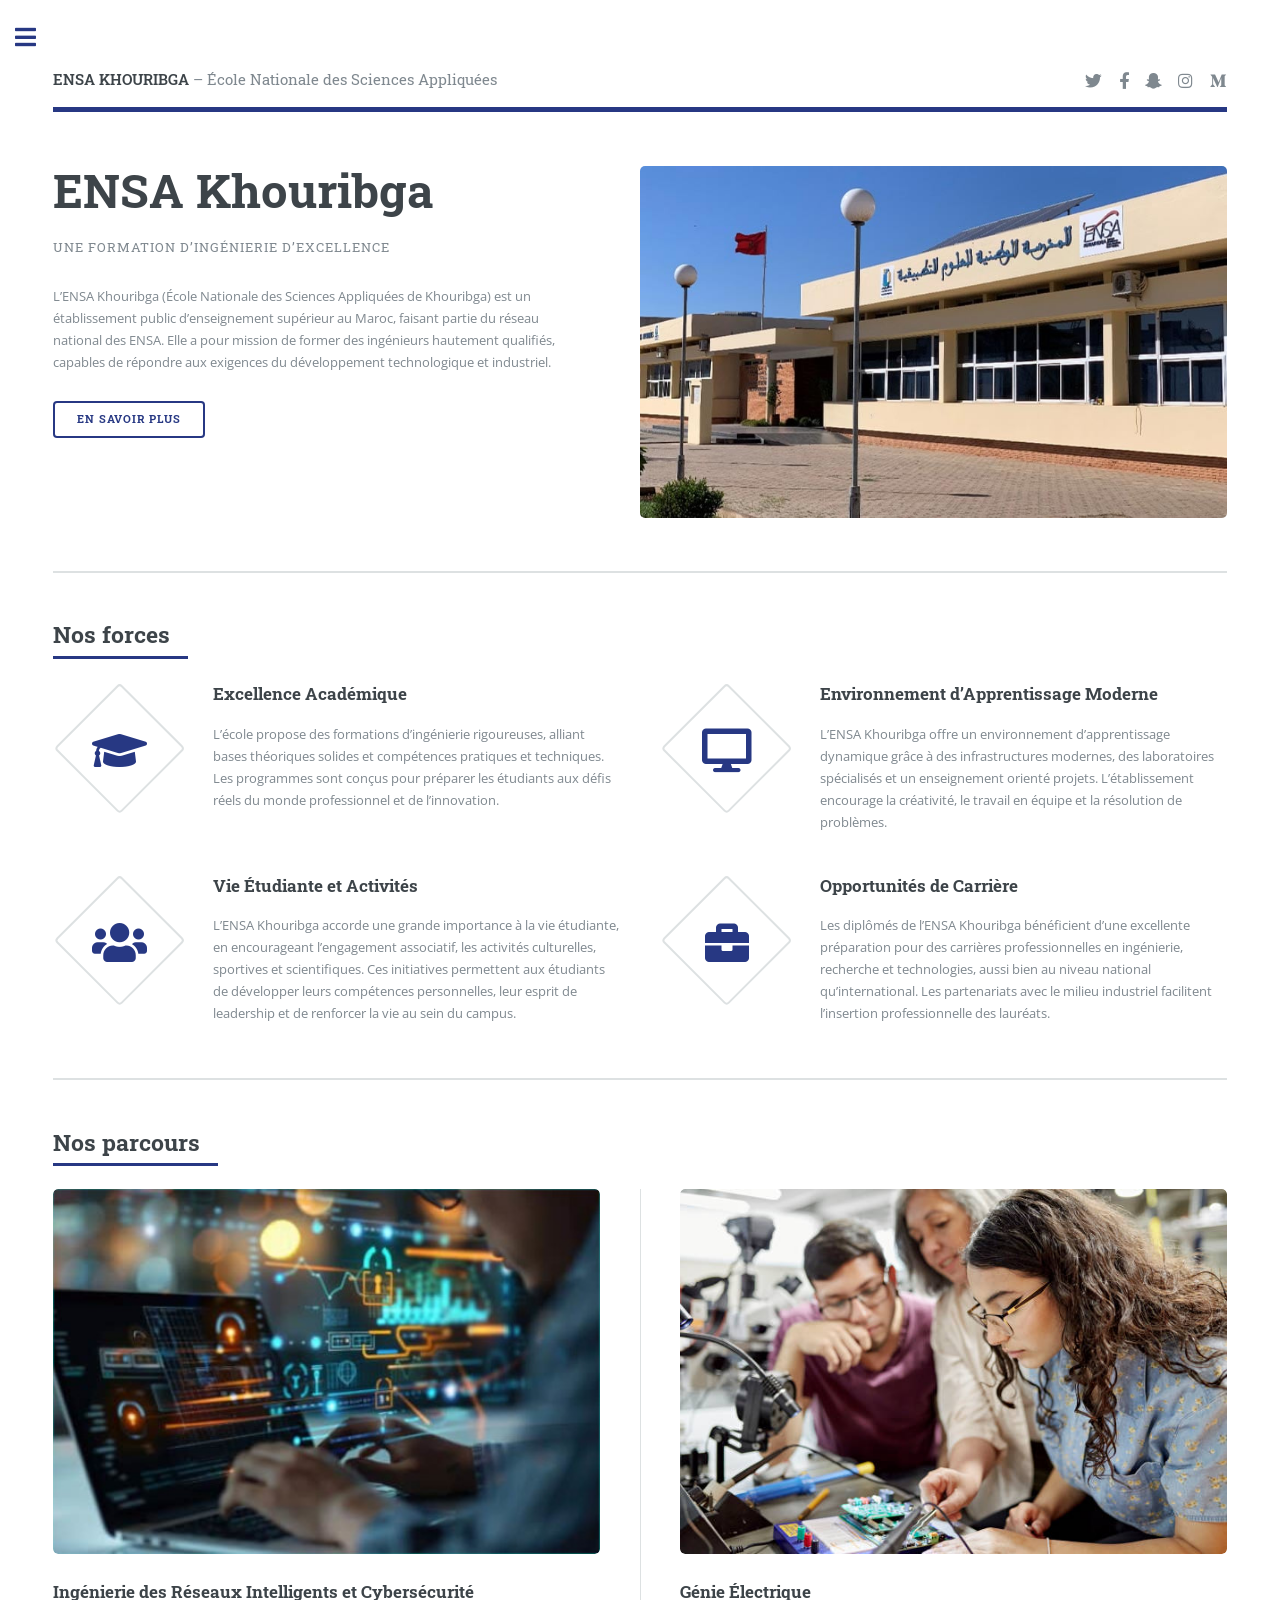
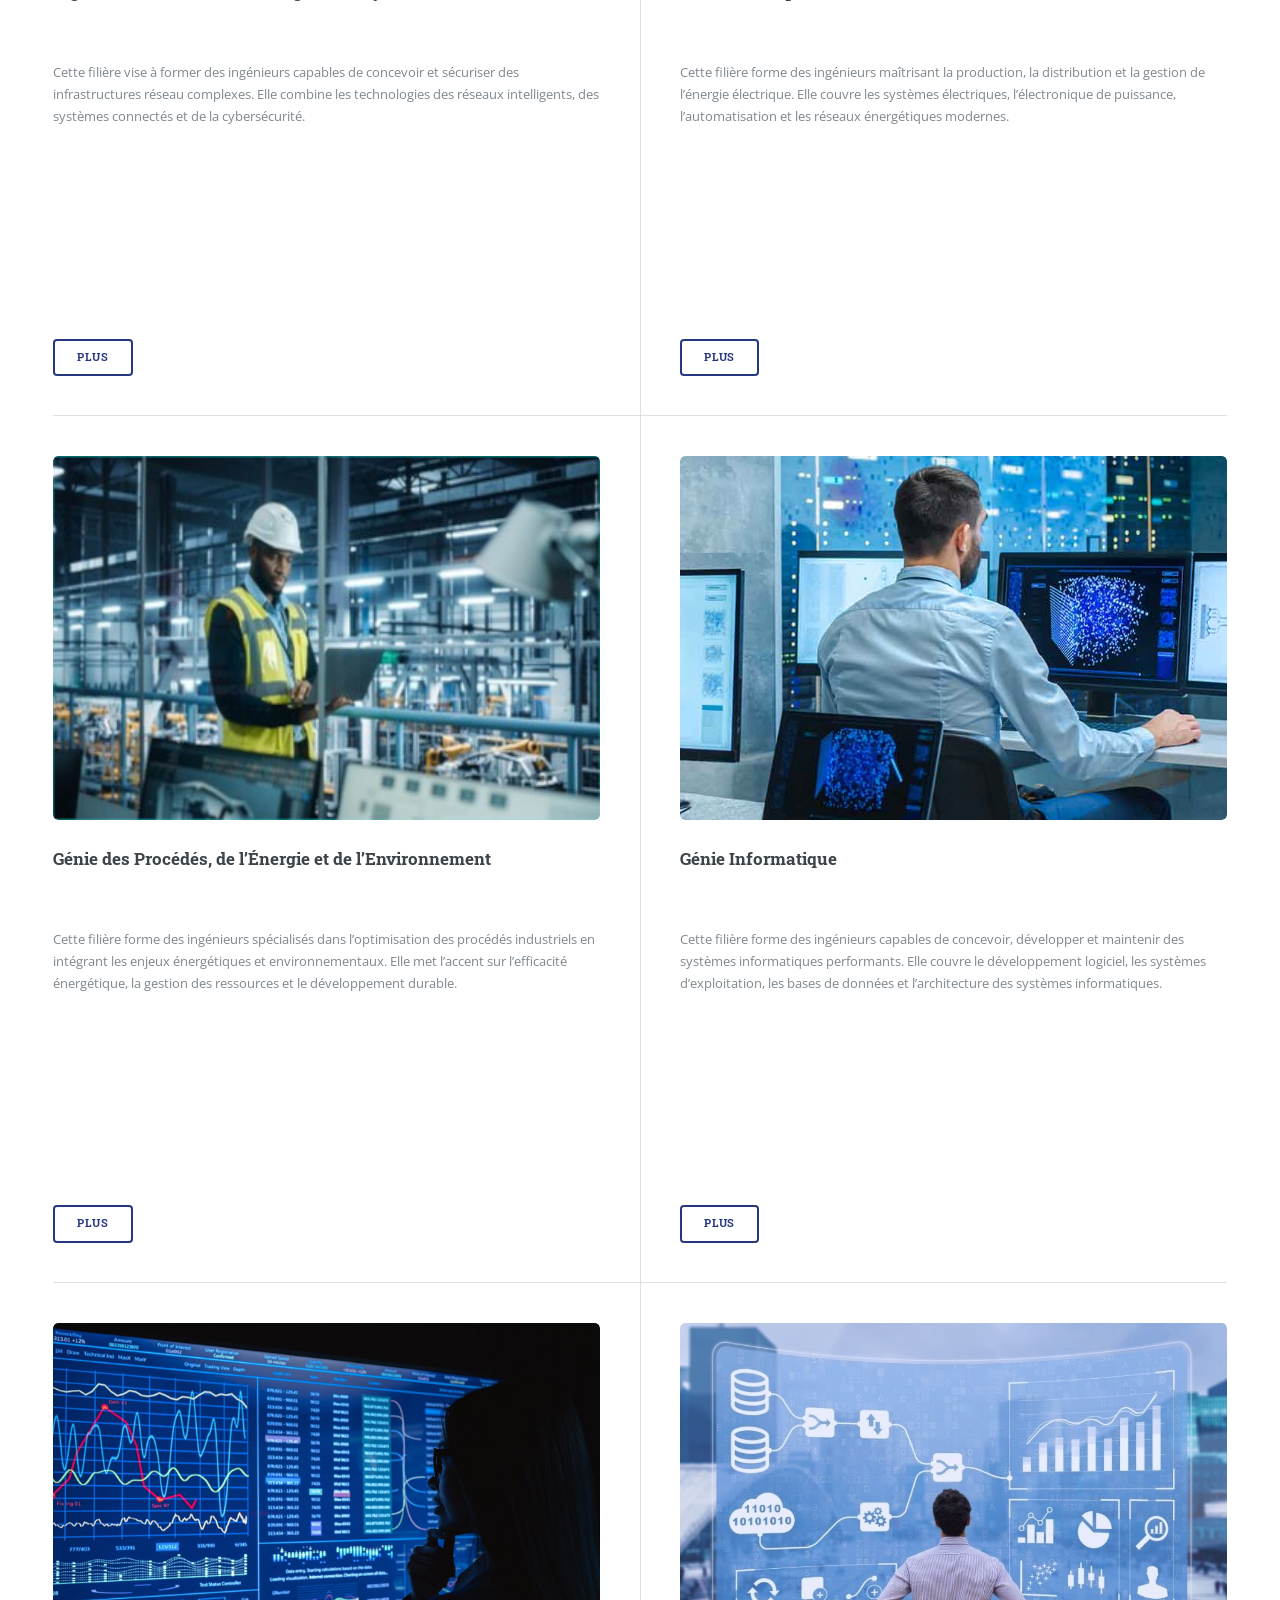
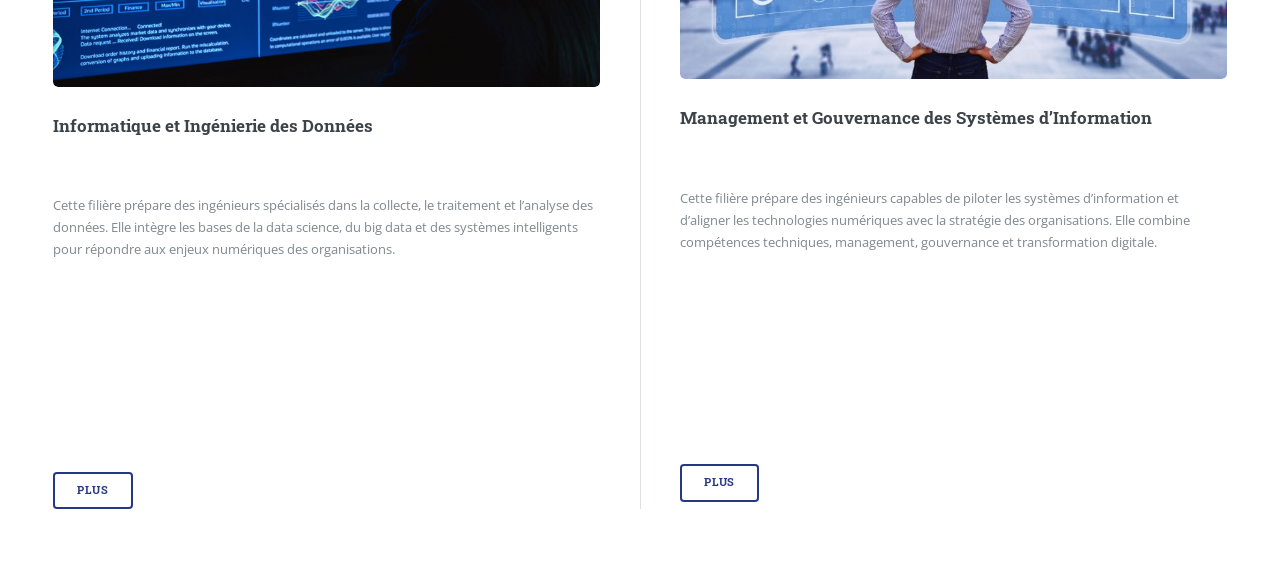
==== commit 6522ecc8: "formulaire + formataion" ====
--- a/project/public/index.html
+++ b/project/public/index.html
@@ -161,7 +161,7 @@
 												<li><a href="#">Notes</a></li>
 											</ul>
 										</li>
-										<li><a href="#">Formation</a></li>
+										<li><a href="Formation.html">Formation</a></li>
 										<li><a href="#">Evenement</a></li>
 										<li><a href="#">Espace d'Adminitration</a></li>
 									</ul>
--- a/project/public/assets/css/main.css
+++ b/project/public/assets/css/main.css
@@ -112,11 +112,11 @@
   -ms-transition: color 0.2s ease-in-out, border-bottom-color 0.2s ease-in-out;
   transition: color 0.2s ease-in-out, border-bottom-color 0.2s ease-in-out;
   border-bottom: dotted 1px;
-  color: #f56a6a;
+  color: #273883;
   text-decoration: none; }
   a:hover {
-    border-bottom-color: #f56a6a;
-    color: #f56a6a !important; }
+    border-bottom-color: #273883;
+    color: #273883 !important; }
     a:hover strong {
       color: inherit; }
 
@@ -999,7 +999,7 @@
   text-transform: uppercase; }
 
 header.major > :last-child {
-  border-bottom: solid 3px #f56a6a;
+  border-bottom: solid 3px #273883;
   display: inline-block;
   margin: 0 0 1em 0;
   padding: 0 0.75em 0.5em 0; }
@@ -1057,8 +1057,8 @@
   input[type="url"]:focus,
   select:focus,
   textarea:focus {
-    border-color: #f56a6a;
-    box-shadow: 0 0 0 1px #f56a6a; }
+    border-color: #273883;
+    box-shadow: 0 0 0 1px #273883; }
 
 select {
   background-image: url("data:image/svg+xml;charset=utf8,%3Csvg xmlns='http://www.w3.org/2000/svg' width='40' height='40' preserveAspectRatio='none' viewBox='0 0 40 40'%3E%3Cpath d='M9.4,12.3l10.4,10.4l10.4-10.4c0.2-0.2,0.5-0.4,0.9-0.4c0.3,0,0.6,0.1,0.9,0.4l3.3,3.3c0.2,0.2,0.4,0.5,0.4,0.9 c0,0.4-0.1,0.6-0.4,0.9L20.7,31.9c-0.2,0.2-0.5,0.4-0.9,0.4c-0.3,0-0.6-0.1-0.9-0.4L4.3,17.3c-0.2-0.2-0.4-0.5-0.4-0.9 c0-0.4,0.1-0.6,0.4-0.9l3.3-3.3c0.2-0.2,0.5-0.4,0.9-0.4S9.1,12.1,9.4,12.3z' fill='rgba(210, 215, 217, 0.75)' /%3E%3C/svg%3E");
@@ -1146,8 +1146,8 @@
     content: '\f00c'; }
   input[type="checkbox"]:focus + label:before,
   input[type="radio"]:focus + label:before {
-    border-color: #f56a6a;
-    box-shadow: 0 0 0 1px #f56a6a; }
+    border-color: #273883;
+    box-shadow: 0 0 0 1px #273883; }
 
 input[type="checkbox"] + label:before {
   border-radius: 0.375em; }
@@ -1377,7 +1377,7 @@
       font-family: 'Font Awesome 5 Free';
       font-weight: 400; }
     ul.contact li:before {
-      color: #f56a6a;
+      color: #273883;
       display: inline-block;
       font-size: 1.5em;
       height: 1.125em;
@@ -1422,7 +1422,7 @@
       padding: 0 0.5em;
       text-align: center; }
       ul.pagination li > .page.active {
-        background-color: #f56a6a;
+        background-color: #273883;
         color: #ffffff !important; }
         ul.pagination li > .page.active:hover {
           background-color: #f67878; }
@@ -1496,8 +1496,8 @@
   background-color: transparent;
   border-radius: 0.375em;
   border: 0;
-  box-shadow: inset 0 0 0 2px #f56a6a;
-  color: #f56a6a !important;
+  box-shadow: inset 0 0 0 2px #273883;
+  color: #273883 !important;
   cursor: pointer;
   display: inline-block;
   font-family: "Roboto Slab", serif;
@@ -1554,7 +1554,7 @@
   input[type="button"].primary,
   button.primary,
   .button.primary {
-    background-color: #f56a6a;
+    background-color: #273883;
     box-shadow: none;
     color: #ffffff !important; }
     input[type="submit"].primary:hover,
@@ -1643,7 +1643,7 @@
       text-align: center;
       width: 10em; }
       .features article .icon:before {
-        color: #f56a6a;
+        color: #273883;
         font-size: 2.75rem;
         position: relative;
         top: 0.05em; }
@@ -2076,7 +2076,7 @@
   display: -webkit-flex;
   display: -ms-flex;
   display: flex;
-  border-bottom: solid 5px #f56a6a;
+  border-bottom: solid 5px #273883;
   padding: 6em 0 1em 0;
   position: relative; }
   #header > * {
@@ -2215,7 +2215,7 @@
     font-size: 0.9em;
     padding: 0.625em 0; }
     #menu ul a:hover, #menu ul span:hover {
-      color: #f56a6a; }
+      color: #273883; }
     #menu ul a.opener, #menu ul span.opener {
       -moz-transition: color 0.2s ease-in-out;
       -webkit-transition: color 0.2s ease-in-out;
@@ -2245,7 +2245,7 @@
         position: absolute;
         right: 0; }
       #menu ul a.opener:hover:before, #menu ul span.opener:hover:before {
-        color: #f56a6a; }
+        color: #273883; }
       #menu ul a.opener.active + ul, #menu ul span.opener.active + ul {
         display: block; }
       #menu ul a.opener.active:before, #menu ul span.opener.active:before {
@@ -2294,7 +2294,7 @@
   #sidebar > .inner > .login {
     display: inline-block;
     border-bottom: none;
-    border-bottom: solid 3px #f56a6a;
+    border-bottom: solid 3px #273883;
     margin: 0 0 1.5em 0;
     padding: 0 0.75em 0 0;
 
@@ -2307,5 +2307,5 @@
   .h3content {
     height: 60px;
   }
-
+  }
 /*accueil souligner*/
